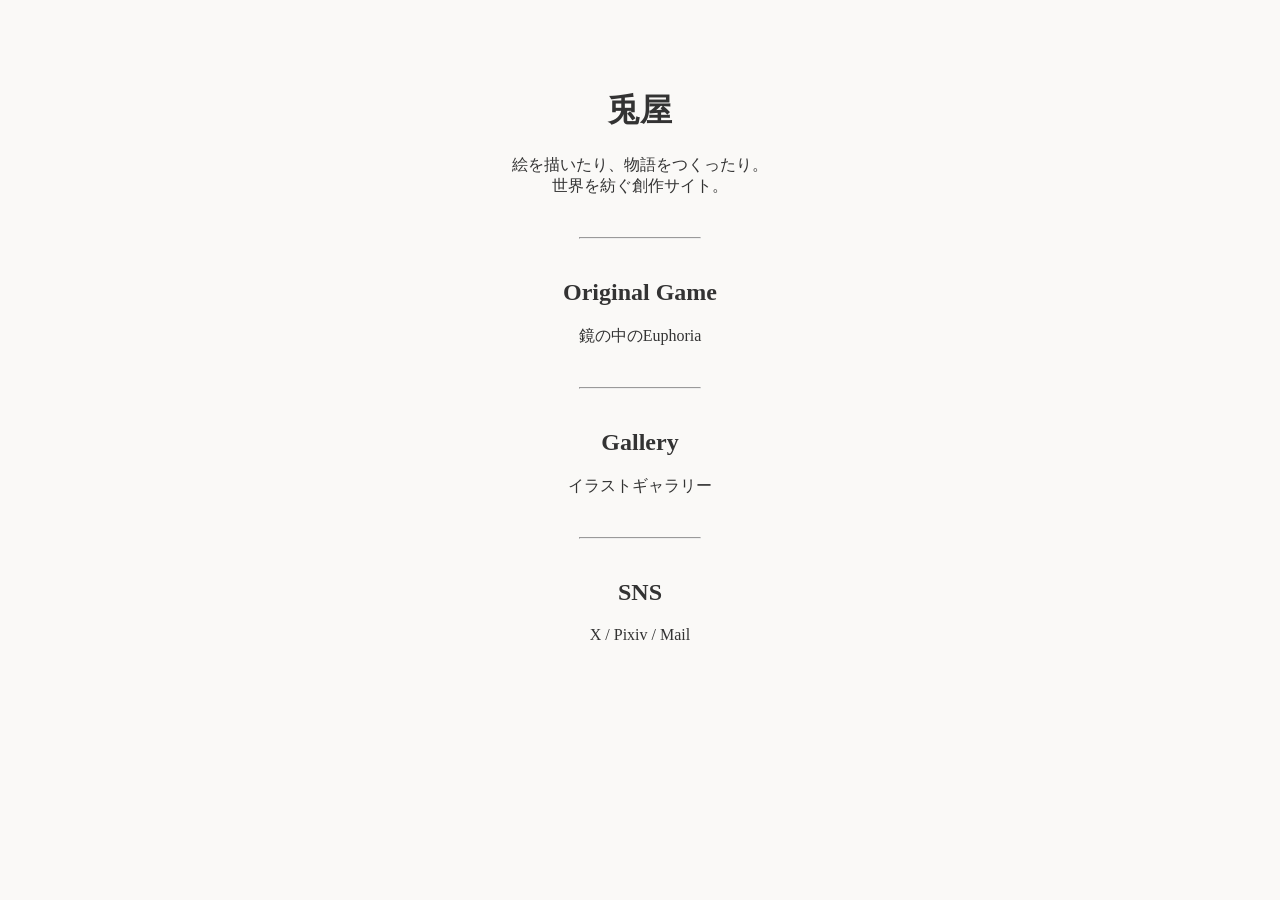
==== index.html @ c9f437c9 "Create index.html" ====
<!DOCTYPE html>
<html lang="ja">
<head>
  <meta charset="UTF-8">
  <meta name="viewport" content="width=device-width, initial-scale=1.0">
  <title>兎屋</title>
</head>

<body style="font-family:serif;text-align:center;padding:60px;background:#faf9f7;color:#333;">

<h1>兎屋</h1>

<p>
絵を描いたり、物語をつくったり。<br>
世界を紡ぐ創作サイト。
</p>

<hr style="width:120px;margin:40px auto;">

<h2>Original Game</h2>

<p>鏡の中のEuphoria</p>

<hr style="width:120px;margin:40px auto;">

<h2>Gallery</h2>

<p>イラストギャラリー</p>

<hr style="width:120px;margin:40px auto;">

<h2>SNS</h2>

<p>X / Pixiv / Mail</p>

</body>
</html>
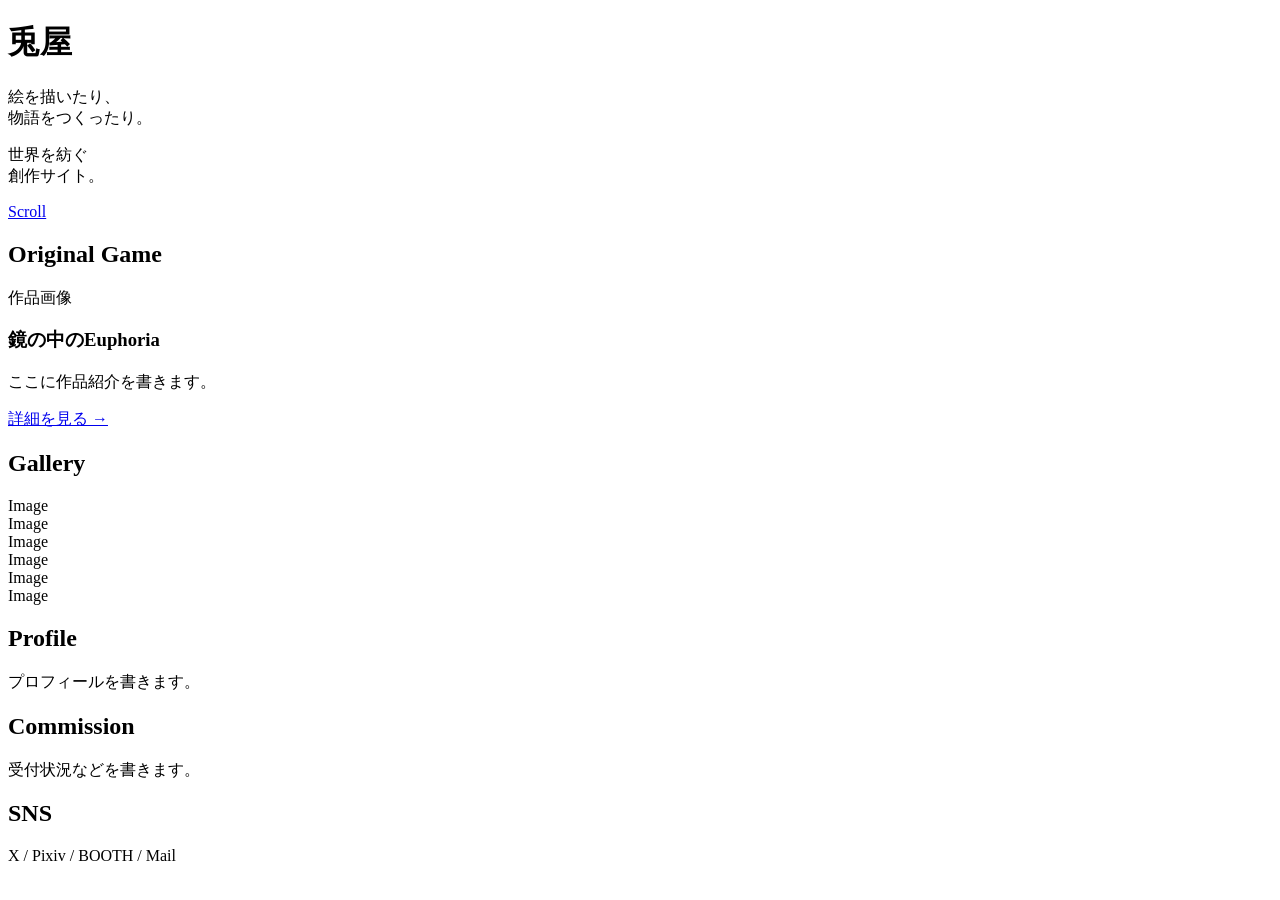
==== commit 877783cf: "Update index.html" ====
--- a/index.html
+++ b/index.html
@@ -1,37 +1,9 @@
-<!DOCTYPE html>
-<html lang="ja">
-<head>
-  <meta charset="UTF-8">
-  <meta name="viewport" content="width=device-width, initial-scale=1.0">
-  <title>兎屋</title>
-</head>
-
-<body style="font-family:serif;text-align:center;padding:60px;background:#faf9f7;color:#333;">
-
-<h1>兎屋</h1>
-
-<p>
-絵を描いたり、物語をつくったり。<br>
-世界を紡ぐ創作サイト。
-</p>
-
-<hr style="width:120px;margin:40px auto;">
-
-<h2>Original Game</h2>
-
-<p>鏡の中のEuphoria</p>
-
-<hr style="width:120px;margin:40px auto;">
-
-<h2>Gallery</h2>
-
-<p>イラストギャラリー</p>
-
-<hr style="width:120px;margin:40px auto;">
-
-<h2>SNS</h2>
-
-<p>X / Pixiv / Mail</p>
-
-</body>
-</html>
+<!doctype html><html lang="ja"><head><meta charset="UTF-8"><meta name="viewport" content="width=device-width,initial-scale=1"><title>兎屋</title><link rel="stylesheet" href="style.css"></head><body>
+<header class="hero"><div><h1>兎屋</h1><p>絵を描いたり、<br>物語をつくったり。</p><p>世界を紡ぐ<br>創作サイト。</p><a href="#works">Scroll</a></div></header>
+<main>
+<section id="works"><h2>Original Game</h2><article class="card"><div class="ph">作品画像</div><h3>鏡の中のEuphoria</h3><p>ここに作品紹介を書きます。</p><a href="#">詳細を見る →</a></article></section>
+<section><h2>Gallery</h2><div class="grid"><div class="thumb">Image</div><div class="thumb">Image</div><div class="thumb">Image</div><div class="thumb">Image</div><div class="thumb">Image</div><div class="thumb">Image</div></div></section>
+<section><h2>Profile</h2><p>プロフィールを書きます。</p></section>
+<section><h2>Commission</h2><p>受付状況などを書きます。</p></section>
+<section><h2>SNS</h2><p>X / Pixiv / BOOTH / Mail</p></section>
+</main><script src="script.js"></script></body></html>
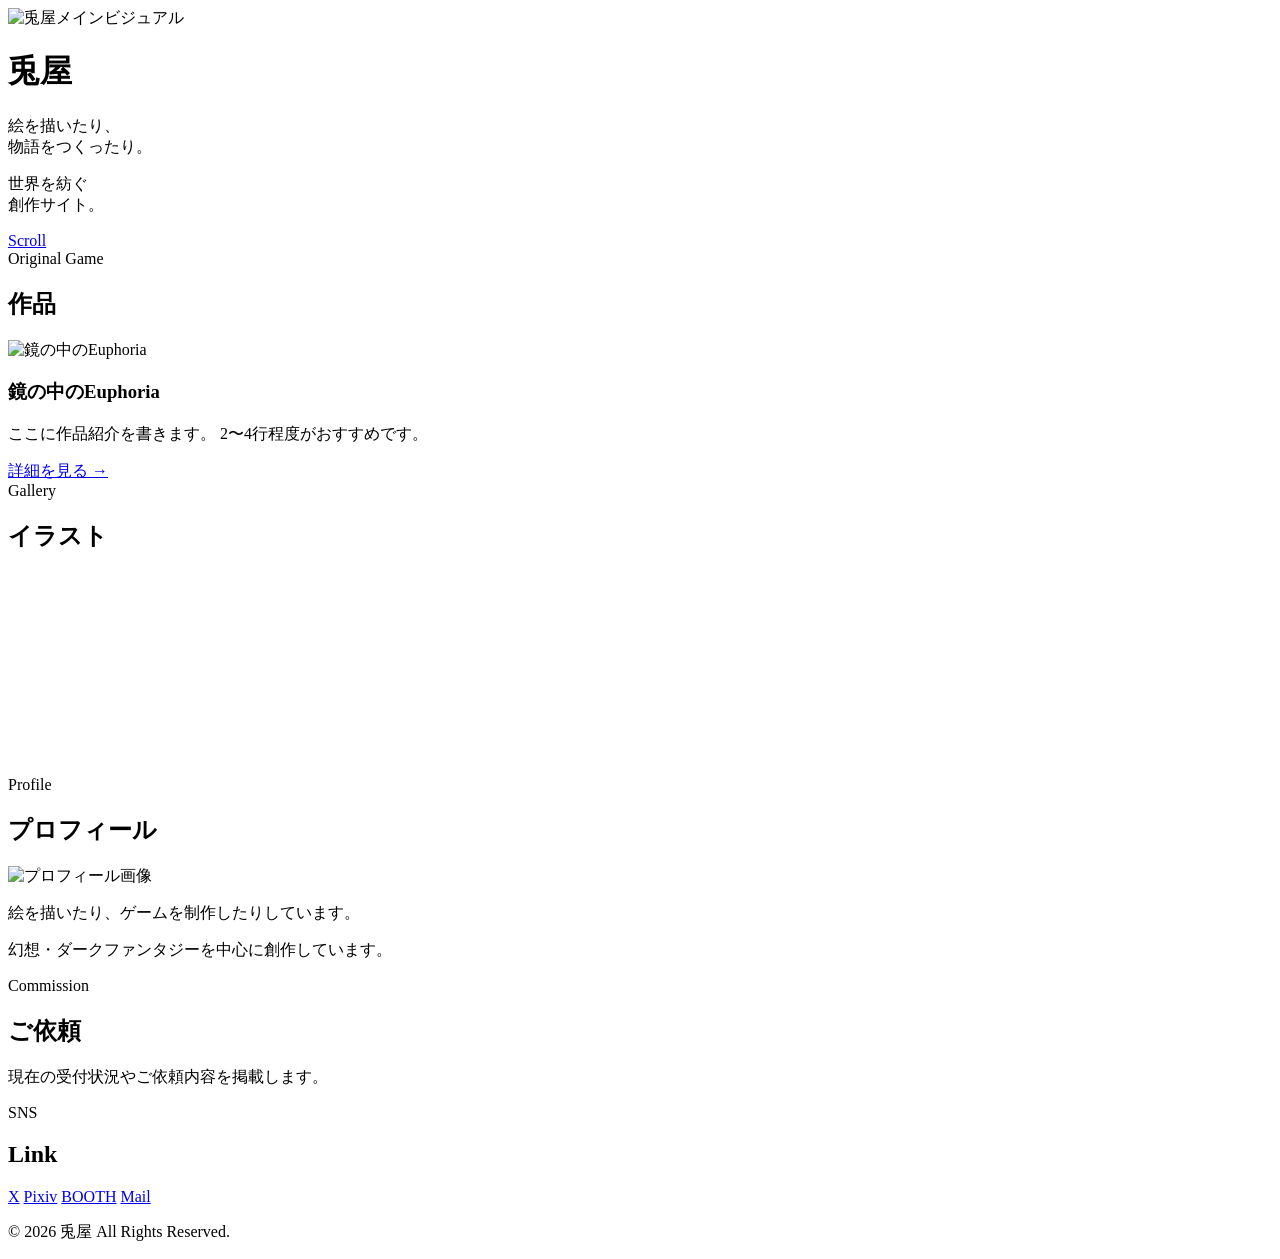
==== commit 02a7184f: "Update index.html" ====
--- a/index.html
+++ b/index.html
@@ -1,9 +1,171 @@
-<!doctype html><html lang="ja"><head><meta charset="UTF-8"><meta name="viewport" content="width=device-width,initial-scale=1"><title>兎屋</title><link rel="stylesheet" href="style.css"></head><body>
-<header class="hero"><div><h1>兎屋</h1><p>絵を描いたり、<br>物語をつくったり。</p><p>世界を紡ぐ<br>創作サイト。</p><a href="#works">Scroll</a></div></header>
+<!DOCTYPE html>
+<html lang="ja">
+<head>
+  <meta charset="UTF-8">
+  <meta name="viewport" content="width=device-width, initial-scale=1.0">
+  <title>兎屋</title>
+
+  <meta name="description" content="絵を描いたり、物語をつくったり。世界を紡ぐ創作サイト『兎屋』">
+  <meta property="og:title" content="兎屋">
+  <meta property="og:description" content="絵を描いたり、物語をつくったり。世界を紡ぐ創作サイト。">
+  <meta property="og:type" content="website">
+
+  <link rel="preconnect" href="https://fonts.googleapis.com">
+  <link rel="preconnect" href="https://fonts.gstatic.com" crossorigin>
+  <link href="https://fonts.googleapis.com/css2?family=Zen+Old+Mincho:wght@400;700&family=Zen+Kaku+Gothic+New:wght@400;500&display=swap" rel="stylesheet">
+
+  <link rel="stylesheet" href="style.css">
+</head>
+
+<body>
+
+<header class="hero">
+
+  <!-- ▼ hero.jpg に差し替え -->
+  <div class="hero-image">
+    <img src="images/hero.jpg" alt="兎屋メインビジュアル">
+  </div>
+
+  <div class="hero-overlay">
+    <h1>兎屋</h1>
+
+    <p class="catch">
+      絵を描いたり、<br>
+      物語をつくったり。
+    </p>
+
+    <p class="sub">
+      世界を紡ぐ<br>
+      創作サイト。
+    </p>
+
+    <a class="scroll" href="#works">
+      Scroll
+    </a>
+  </div>
+
+</header>
+
 <main>
-<section id="works"><h2>Original Game</h2><article class="card"><div class="ph">作品画像</div><h3>鏡の中のEuphoria</h3><p>ここに作品紹介を書きます。</p><a href="#">詳細を見る →</a></article></section>
-<section><h2>Gallery</h2><div class="grid"><div class="thumb">Image</div><div class="thumb">Image</div><div class="thumb">Image</div><div class="thumb">Image</div><div class="thumb">Image</div><div class="thumb">Image</div></div></section>
-<section><h2>Profile</h2><p>プロフィールを書きます。</p></section>
-<section><h2>Commission</h2><p>受付状況などを書きます。</p></section>
-<section><h2>SNS</h2><p>X / Pixiv / BOOTH / Mail</p></section>
-</main><script src="script.js"></script></body></html>
+
+<section id="works" class="section">
+
+  <div class="section-title">
+    <span>Original Game</span>
+    <h2>作品</h2>
+  </div>
+
+  <article class="work-card">
+
+    <div class="work-image">
+      <!-- ▼ game-euphoria.jpg -->
+      <img src="images/works/game-euphoria.jpg"
+           alt="鏡の中のEuphoria">
+    </div>
+
+    <div class="work-body">
+
+      <h3>鏡の中のEuphoria</h3>
+
+      <p>
+        ここに作品紹介を書きます。
+        2〜4行程度がおすすめです。
+      </p>
+
+      <a href="games/euphoria.html" class="button">
+        詳細を見る →
+      </a>
+
+    </div>
+
+  </article>
+
+  <!-- ▼作品追加時は article.work-card を丸ごとコピー -->
+
+</section>
+
+<section id="gallery" class="section">
+
+  <div class="section-title">
+    <span>Gallery</span>
+    <h2>イラスト</h2>
+  </div>
+
+  <div class="gallery-grid">
+
+    <figure>
+      <img src="images/gallery/01.jpg" alt="">
+    </figure>
+
+    <figure>
+      <img src="images/gallery/02.jpg" alt="">
+    </figure>
+
+    <figure>
+      <img src="images/gallery/03.jpg" alt="">
+    </figure>
+
+    <figure>
+      <img src="images/gallery/04.jpg" alt="">
+    </figure>
+
+    <figure>
+      <img src="images/gallery/05.jpg" alt="">
+    </figure>
+
+    <figure>
+      <img src="images/gallery/06.jpg" alt="">
+    </figure>
+
+  </div>
+
+</section>
+
+<section id="profile" class="section">
+  <div class="section-title">
+    <span>Profile</span>
+    <h2>プロフィール</h2>
+  </div>
+
+  <div class="profile-box">
+    <img src="images/profile.jpg" alt="プロフィール画像">
+    <div>
+      <p>絵を描いたり、ゲームを制作したりしています。</p>
+      <p>幻想・ダークファンタジーを中心に創作しています。</p>
+    </div>
+  </div>
+</section>
+
+<section id="commission" class="section">
+  <div class="section-title">
+    <span>Commission</span>
+    <h2>ご依頼</h2>
+  </div>
+
+  <p>現在の受付状況やご依頼内容を掲載します。</p>
+</section>
+
+<section id="sns" class="section">
+  <div class="section-title">
+    <span>SNS</span>
+    <h2>Link</h2>
+  </div>
+
+  <nav class="sns-links">
+    <a href="#">X</a>
+    <a href="#">Pixiv</a>
+    <a href="#">BOOTH</a>
+    <a href="#">Mail</a>
+  </nav>
+</section>
+
+</main>
+
+<footer class="footer">
+  <p>© 2026 兎屋 All Rights Reserved.</p>
+</footer>
+
+<script src="script.js"></script>
+
+</body>
+</html>
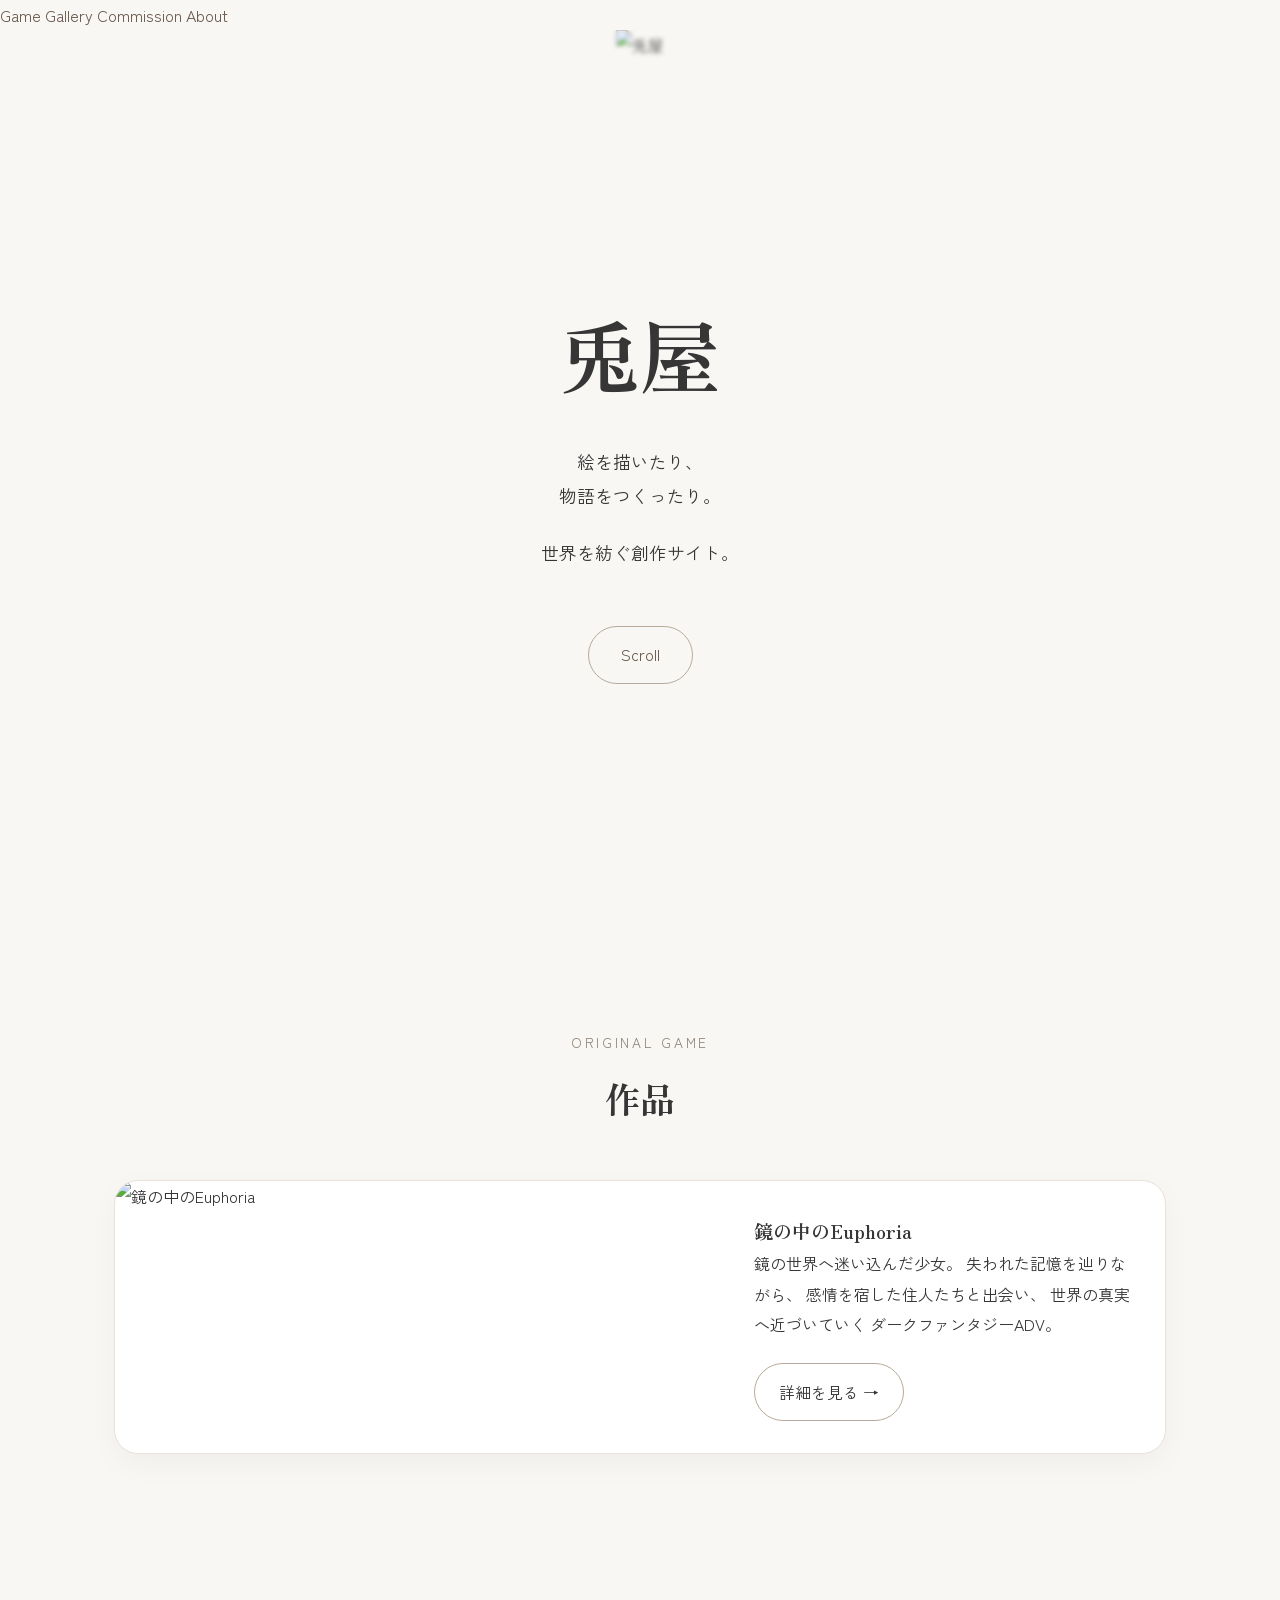
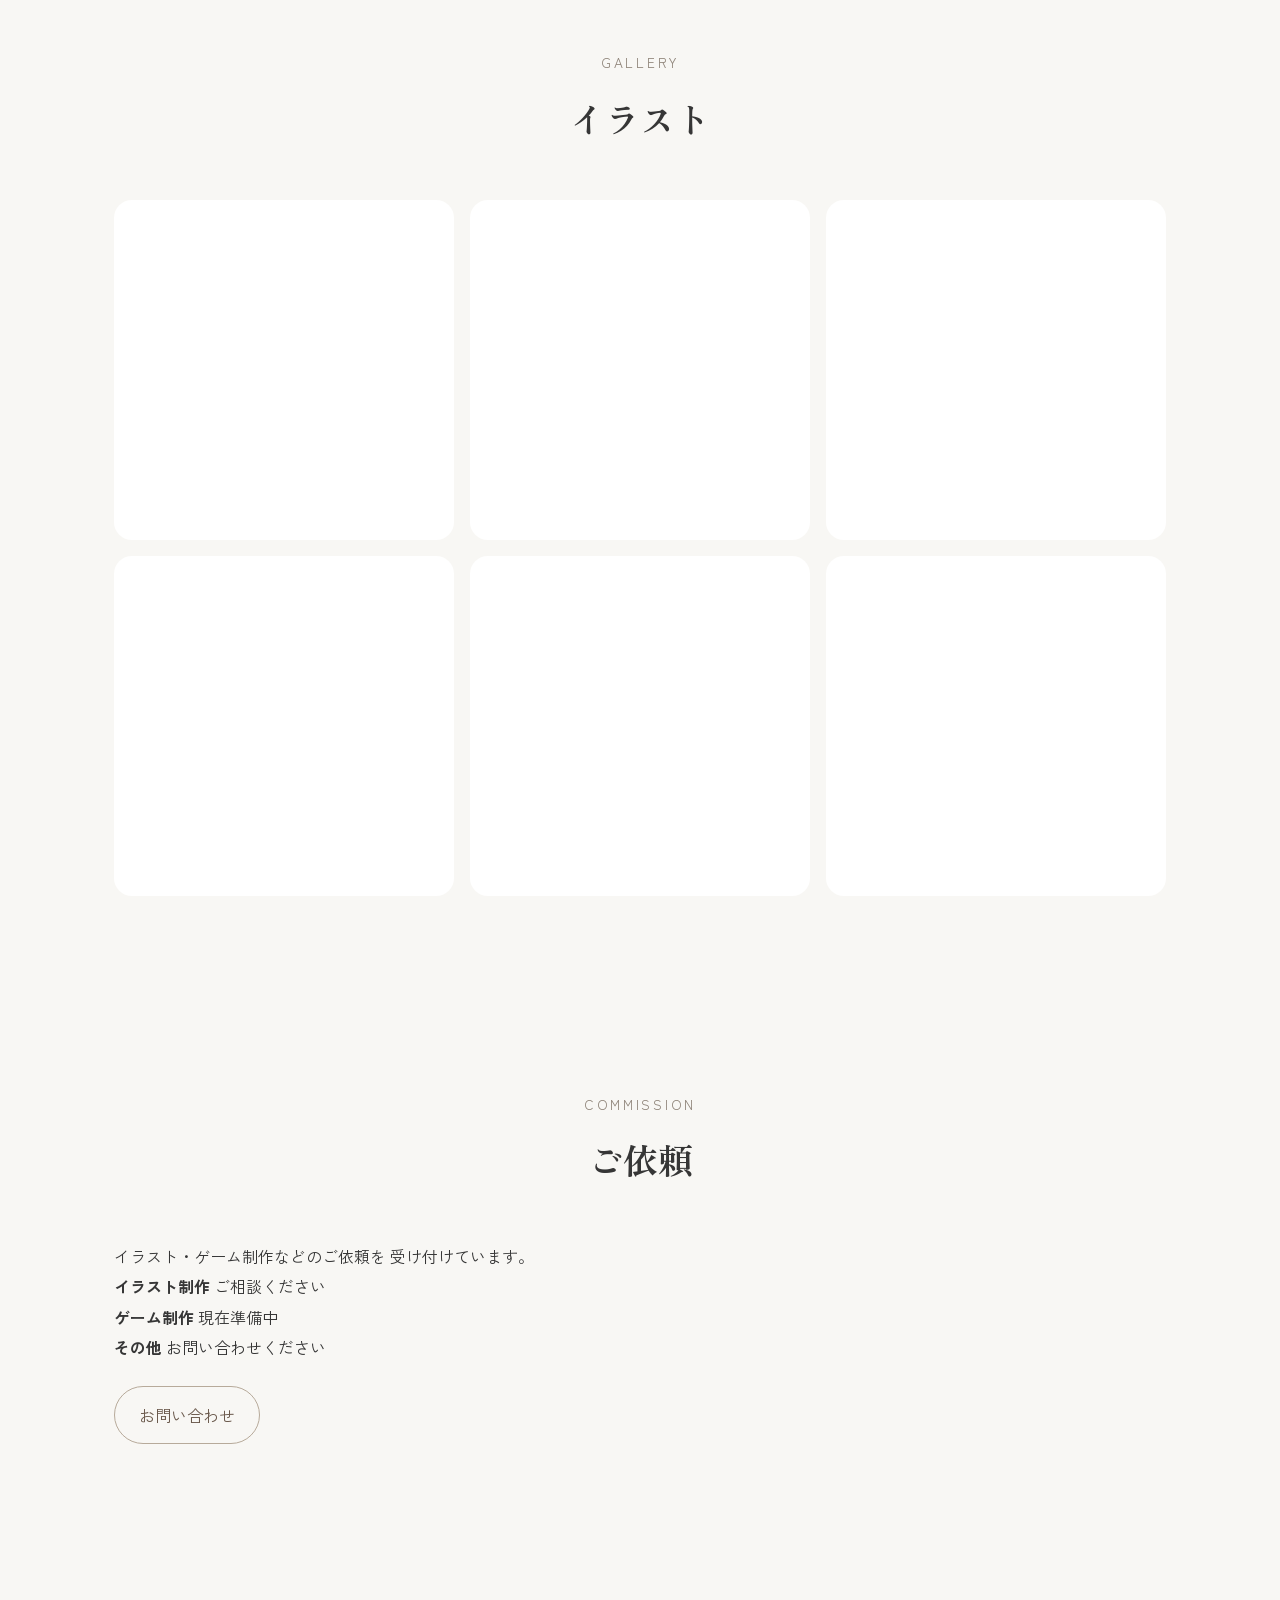
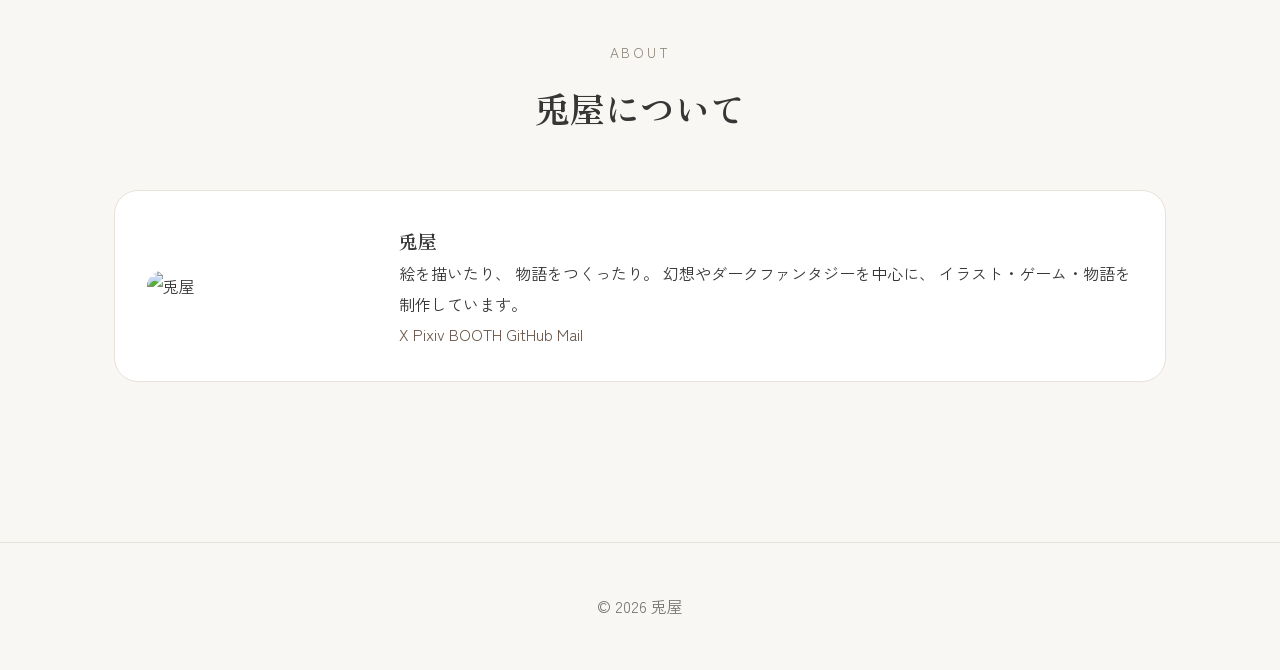
==== commit a32334bd: "Update index.html" ====
--- a/index.html
+++ b/index.html
@@ -1,171 +1,404 @@
+<!-- =====================================================
+     index.html（修正版・前半）
+====================================================== -->
+
 <!DOCTYPE html>
 <html lang="ja">
+
 <head>
-  <meta charset="UTF-8">
-  <meta name="viewport" content="width=device-width, initial-scale=1.0">
-  <title>兎屋</title>
-
-  <meta name="description" content="絵を描いたり、物語をつくったり。世界を紡ぐ創作サイト『兎屋』">
-  <meta property="og:title" content="兎屋">
-  <meta property="og:description" content="絵を描いたり、物語をつくったり。世界を紡ぐ創作サイト。">
-  <meta property="og:type" content="website">
-
-  <link rel="preconnect" href="https://fonts.googleapis.com">
-  <link rel="preconnect" href="https://fonts.gstatic.com" crossorigin>
-  <link href="https://fonts.googleapis.com/css2?family=Zen+Old+Mincho:wght@400;700&family=Zen+Kaku+Gothic+New:wght@400;500&display=swap" rel="stylesheet">
-
-  <link rel="stylesheet" href="style.css">
+
+<meta charset="UTF-8">
+
+<meta name="viewport"
+content="width=device-width, initial-scale=1.0">
+
+<title>兎屋</title>
+
+<meta
+name="description"
+content="絵を描いたり、物語をつくったり。世界を紡ぐ創作サイト。">
+
+<link rel="preconnect"
+href="https://fonts.googleapis.com">
+
+<link rel="preconnect"
+href="https://fonts.gstatic.com"
+crossorigin>
+
+<link href="https://fonts.googleapis.com/css2?family=Zen+Old+Mincho:wght@400;700&family=Zen+Kaku+Gothic+New:wght@400;500&display=swap"
+rel="stylesheet">
+
+<link rel="stylesheet"
+href="style.css">
+
 </head>
 
 <body>
 
-<header class="hero">
-
-  <!-- ▼ hero.jpg に差し替え -->
-  <div class="hero-image">
-    <img src="images/hero.jpg" alt="兎屋メインビジュアル">
-  </div>
-
-  <div class="hero-overlay">
-    <h1>兎屋</h1>
-
-    <p class="catch">
-      絵を描いたり、<br>
-      物語をつくったり。
-    </p>
-
-    <p class="sub">
-      世界を紡ぐ<br>
-      創作サイト。
-    </p>
-
-    <a class="scroll" href="#works">
-      Scroll
-    </a>
-  </div>
+<header class="site-header">
+
+<nav class="global-nav">
+
+<a href="#works">
+Game
+</a>
+
+<a href="#gallery">
+Gallery
+</a>
+
+<a href="#commission">
+Commission
+</a>
+
+<a href="#about">
+About
+</a>
+
+</nav>
 
 </header>
 
+<section class="hero">
+
+<div class="hero-image">
+
+<img
+src="images/hero.jpg"
+alt="兎屋">
+
+</div>
+
+<div class="hero-overlay">
+
+<h1>
+
+兎屋
+
+</h1>
+
+<p class="catch">
+
+絵を描いたり、<br>
+物語をつくったり。
+
+</p>
+
+<p class="sub">
+
+世界を紡ぐ創作サイト。
+
+</p>
+
+<a
+href="#works"
+class="scroll">
+
+Scroll
+
+</a>
+
+</div>
+
+</section>
+
 <main>
 
-<section id="works" class="section">
-
-  <div class="section-title">
-    <span>Original Game</span>
-    <h2>作品</h2>
-  </div>
-
-  <article class="work-card">
-
-    <div class="work-image">
-      <!-- ▼ game-euphoria.jpg -->
-      <img src="images/works/game-euphoria.jpg"
-           alt="鏡の中のEuphoria">
-    </div>
-
-    <div class="work-body">
-
-      <h3>鏡の中のEuphoria</h3>
-
-      <p>
-        ここに作品紹介を書きます。
-        2〜4行程度がおすすめです。
-      </p>
-
-      <a href="games/euphoria.html" class="button">
-        詳細を見る →
-      </a>
-
-    </div>
-
-  </article>
-
-  <!-- ▼作品追加時は article.work-card を丸ごとコピー -->
+<section
+id="works"
+class="section">
+
+<div class="section-title">
+
+<span>
+
+Original Game
+
+</span>
+
+<h2>
+
+作品
+
+</h2>
+
+</div>
+
+<a
+href="games/euphoria.html"
+class="work-link">
+
+<article class="work-card">
+
+<div class="work-image">
+
+<img
+src="images/works/game-euphoria.jpg"
+alt="鏡の中のEuphoria">
+
+</div>
+
+<div class="work-body">
+
+<h3>
+
+鏡の中のEuphoria
+
+</h3>
+
+<p>
+
+鏡の世界へ迷い込んだ少女。
+
+失われた記憶を辿りながら、
+感情を宿した住人たちと出会い、
+世界の真実へ近づいていく
+ダークファンタジーADV。
+
+</p>
+
+<span class="button">
+
+詳細を見る →
+
+</span>
+
+</div>
+
+</article>
+
+</a>
 
 </section>
 
-<section id="gallery" class="section">
-
-  <div class="section-title">
-    <span>Gallery</span>
-    <h2>イラスト</h2>
-  </div>
-
-  <div class="gallery-grid">
-
-    <figure>
-      <img src="images/gallery/01.jpg" alt="">
-    </figure>
-
-    <figure>
-      <img src="images/gallery/02.jpg" alt="">
-    </figure>
-
-    <figure>
-      <img src="images/gallery/03.jpg" alt="">
-    </figure>
-
-    <figure>
-      <img src="images/gallery/04.jpg" alt="">
-    </figure>
-
-    <figure>
-      <img src="images/gallery/05.jpg" alt="">
-    </figure>
-
-    <figure>
-      <img src="images/gallery/06.jpg" alt="">
-    </figure>
-
-  </div>
+<section
+id="gallery"
+class="section">
+
+<div class="section-title">
+
+<span>
+
+Gallery
+
+</span>
+
+<h2>
+
+イラスト
+
+</h2>
+
+</div>
+
+<div class="gallery-grid">
+
+<figure>
+<img src="images/gallery/01.jpg" alt="">
+</figure>
+
+<figure>
+<img src="images/gallery/02.jpg" alt="">
+</figure>
+
+<figure>
+<img src="images/gallery/03.jpg" alt="">
+</figure>
+
+<figure>
+<img src="images/gallery/04.jpg" alt="">
+</figure>
+
+<figure>
+<img src="images/gallery/05.jpg" alt="">
+</figure>
+
+<figure>
+<img src="images/gallery/06.jpg" alt="">
+</figure>
+
+</div>
 
 </section>
 
-<section id="profile" class="section">
-  <div class="section-title">
-    <span>Profile</span>
-    <h2>プロフィール</h2>
-  </div>
-
-  <div class="profile-box">
-    <img src="images/profile.jpg" alt="プロフィール画像">
-    <div>
-      <p>絵を描いたり、ゲームを制作したりしています。</p>
-      <p>幻想・ダークファンタジーを中心に創作しています。</p>
-    </div>
-  </div>
+
+<section
+id="commission"
+class="section">
+
+<div class="section-title">
+
+<span>
+
+Commission
+
+</span>
+
+<h2>
+
+ご依頼
+
+</h2>
+
+</div>
+
+<div class="commission">
+
+<p>
+
+イラスト・ゲーム制作などのご依頼を
+受け付けています。
+
+</p>
+
+<div class="commission-list">
+
+<div class="commission-item">
+
+<strong>
+
+イラスト制作
+
+</strong>
+
+<span>
+
+ご相談ください
+
+</span>
+
+</div>
+
+<div class="commission-item">
+
+<strong>
+
+ゲーム制作
+
+</strong>
+
+<span>
+
+現在準備中
+
+</span>
+
+</div>
+
+<div class="commission-item">
+
+<strong>
+
+その他
+
+</strong>
+
+<span>
+
+お問い合わせください
+
+</span>
+
+</div>
+
+</div>
+
+<a
+href="mailto:yourmail@example.com"
+class="button">
+
+お問い合わせ
+
+</a>
+
+</div>
+
 </section>
 
-<section id="commission" class="section">
-  <div class="section-title">
-    <span>Commission</span>
-    <h2>ご依頼</h2>
-  </div>
-
-  <p>現在の受付状況やご依頼内容を掲載します。</p>
+<section
+id="about"
+class="section">
+
+<div class="section-title">
+
+<span>
+
+About
+
+</span>
+
+<h2>
+
+兎屋について
+
+</h2>
+
+</div>
+
+<div class="profile-box">
+
+<div class="profile-image">
+
+<img
+src="images/profile.jpg"
+alt="兎屋">
+
+</div>
+
+<div class="profile-text">
+
+<h3>
+
+兎屋
+
+</h3>
+
+<p>
+
+絵を描いたり、
+物語をつくったり。
+
+幻想やダークファンタジーを中心に、
+イラスト・ゲーム・物語を制作しています。
+
+</p>
+
+<div class="links">
+
+<a href="#">X</a>
+
+<a href="#">Pixiv</a>
+
+<a href="#">BOOTH</a>
+
+<a href="#">GitHub</a>
+
+<a href="mailto:yourmail@example.com">
+Mail
+</a>
+
+</div>
+
+</div>
+
+</div>
+
 </section>
 
-<section id="sns" class="section">
-  <div class="section-title">
-    <span>SNS</span>
-    <h2>Link</h2>
-  </div>
-
-  <nav class="sns-links">
-    <a href="#">X</a>
-    <a href="#">Pixiv</a>
-    <a href="#">BOOTH</a>
-    <a href="#">Mail</a>
-  </nav>
-</section>
-
 </main>
 
 <footer class="footer">
-  <p>© 2026 兎屋 All Rights Reserved.</p>
+
+<p>
+
+© 2026 兎屋
+
+</p>
+
 </footer>
 
 <script src="script.js"></script>
 
 </body>
+
 </html>
--- a/style.css
+++ b/style.css
@@ -0,0 +1,178 @@
+*{margin:0;padding:0;box-sizing:border-box}
+html{scroll-behavior:smooth}
+body{
+ background:#f8f7f4;
+ color:#363636;
+ font-family:"Zen Kaku Gothic New",sans-serif;
+ line-height:1.9;
+}
+img{display:block;max-width:100%}
+a{text-decoration:none;color:#6b5a4d}
+
+.hero{position:relative;min-height:100svh;display:flex;align-items:center;justify-content:center;overflow:hidden}
+.hero-image img{width:100%;height:100svh;object-fit:cover}
+.hero-overlay{
+ position:absolute;inset:0;
+ display:flex;flex-direction:column;
+ align-items:center;justify-content:center;
+ text-align:center;
+ background:rgba(248,247,244,.18);
+ backdrop-filter:blur(2px);
+ padding:2rem;
+}
+h1,h2,h3{font-family:"Zen Old Mincho",serif;font-weight:700}
+h1{font-size:clamp(3rem,8vw,5rem);margin-bottom:1rem}
+.catch,.sub{font-size:1.1rem}
+.sub{margin:1.5rem 0}
+.scroll{
+ display:inline-block;
+ margin-top:2rem;
+ border:1px solid #b7aa9a;
+ padding:.8rem 2rem;
+ border-radius:999px;
+ transition:.3s;
+}
+.scroll:hover,.button:hover{
+ background:#6b5a4d;color:#fff
+}
+
+.section{max-width:1100px;margin:0 auto;padding:6rem 1.5rem}
+.section-title{text-align:center;margin-bottom:3rem}
+.section-title span{
+letter-spacing:.2em;
+font-size:.85rem;
+color:#8c8176;
+text-transform:uppercase
+}
+.section-title h2{font-size:2.2rem;margin-top:.5rem}
+
+.work-card{
+display:grid;
+grid-template-columns:1.3fr 1fr;
+gap:2rem;
+background:#fff;
+border:1px solid #e8e2d9;
+border-radius:24px;
+overflow:hidden;
+box-shadow:0 10px 30px rgba(0,0,0,.04)
+}
+.work-image img{height:100%;object-fit:cover}
+.work-body{padding:2rem;display:flex;flex-direction:column;justify-content:center}
+.button{
+display:inline-block;
+margin-top:1.5rem;
+padding:.8rem 1.5rem;
+border:1px solid #b7aa9a;
+border-radius:999px;
+width:max-content;
+transition:.3s
+}
+
+.gallery-grid{
+display:grid;
+grid-template-columns:repeat(3,1fr);
+gap:1rem
+}
+.gallery-grid figure{
+overflow:hidden;
+border-radius:18px;
+background:#fff
+}
+.gallery-grid img{
+aspect-ratio:1;
+object-fit:cover;
+transition:transform .4s
+}
+.gallery-grid img:hover{transform:scale(1.05)}
+
+.profile-box{
+display:grid;
+grid-template-columns:220px 1fr;
+gap:2rem;
+align-items:center;
+background:#fff;
+padding:2rem;
+border-radius:24px;
+border:1px solid #e8e2d9
+}
+.profile-box img{border-radius:16px}
+
+.sns-links{
+display:flex;
+justify-content:center;
+gap:1rem;
+flex-wrap:wrap
+}
+.sns-links a{
+padding:.8rem 1.4rem;
+border:1px solid #d8d0c7;
+border-radius:999px
+}
+
+.footer{
+padding:3rem 1rem;
+text-align:center;
+color:#777;
+border-top:1px solid #e5e0d9;
+margin-top:4rem
+}
+
+@media (max-width:768px){
+.work-card,.profile-box{grid-template-columns:1fr}
+.gallery-grid{grid-template-columns:repeat(2,1fr)}
+.section{padding:4rem 1.2rem}
+h1{font-size:3rem}
+}
+
+.fade-up{
+  opacity:0;
+  transform:translateY(30px);
+  transition:opacity .8s ease,transform .8s ease;
+}
+
+.fade-up.is-visible{
+  opacity:1;
+  transform:none;
+}
+
+.lightbox{
+  position:fixed;
+  inset:0;
+  background:rgba(0,0,0,.85);
+  display:flex;
+  align-items:center;
+  justify-content:center;
+  opacity:0;
+  pointer-events:none;
+  transition:.3s;
+  z-index:9999;
+}
+
+.lightbox.open{
+  opacity:1;
+  pointer-events:auto;
+}
+
+.lightbox img{
+  max-width:90vw;
+  max-height:90vh;
+  border-radius:16px;
+  box-shadow:0 20px 60px rgba(0,0,0,.35);
+  background:#fff;
+}
+
+
+.work-link{
+  display:block;
+  color:inherit;
+  text-decoration:none;
+}
+
+.work-link .work-card{
+  transition:.25s ease;
+}
+
+.work-link:hover .work-card{
+  transform:translateY(-6px);
+  box-shadow:0 18px 40px rgba(0,0,0,.12);
+}
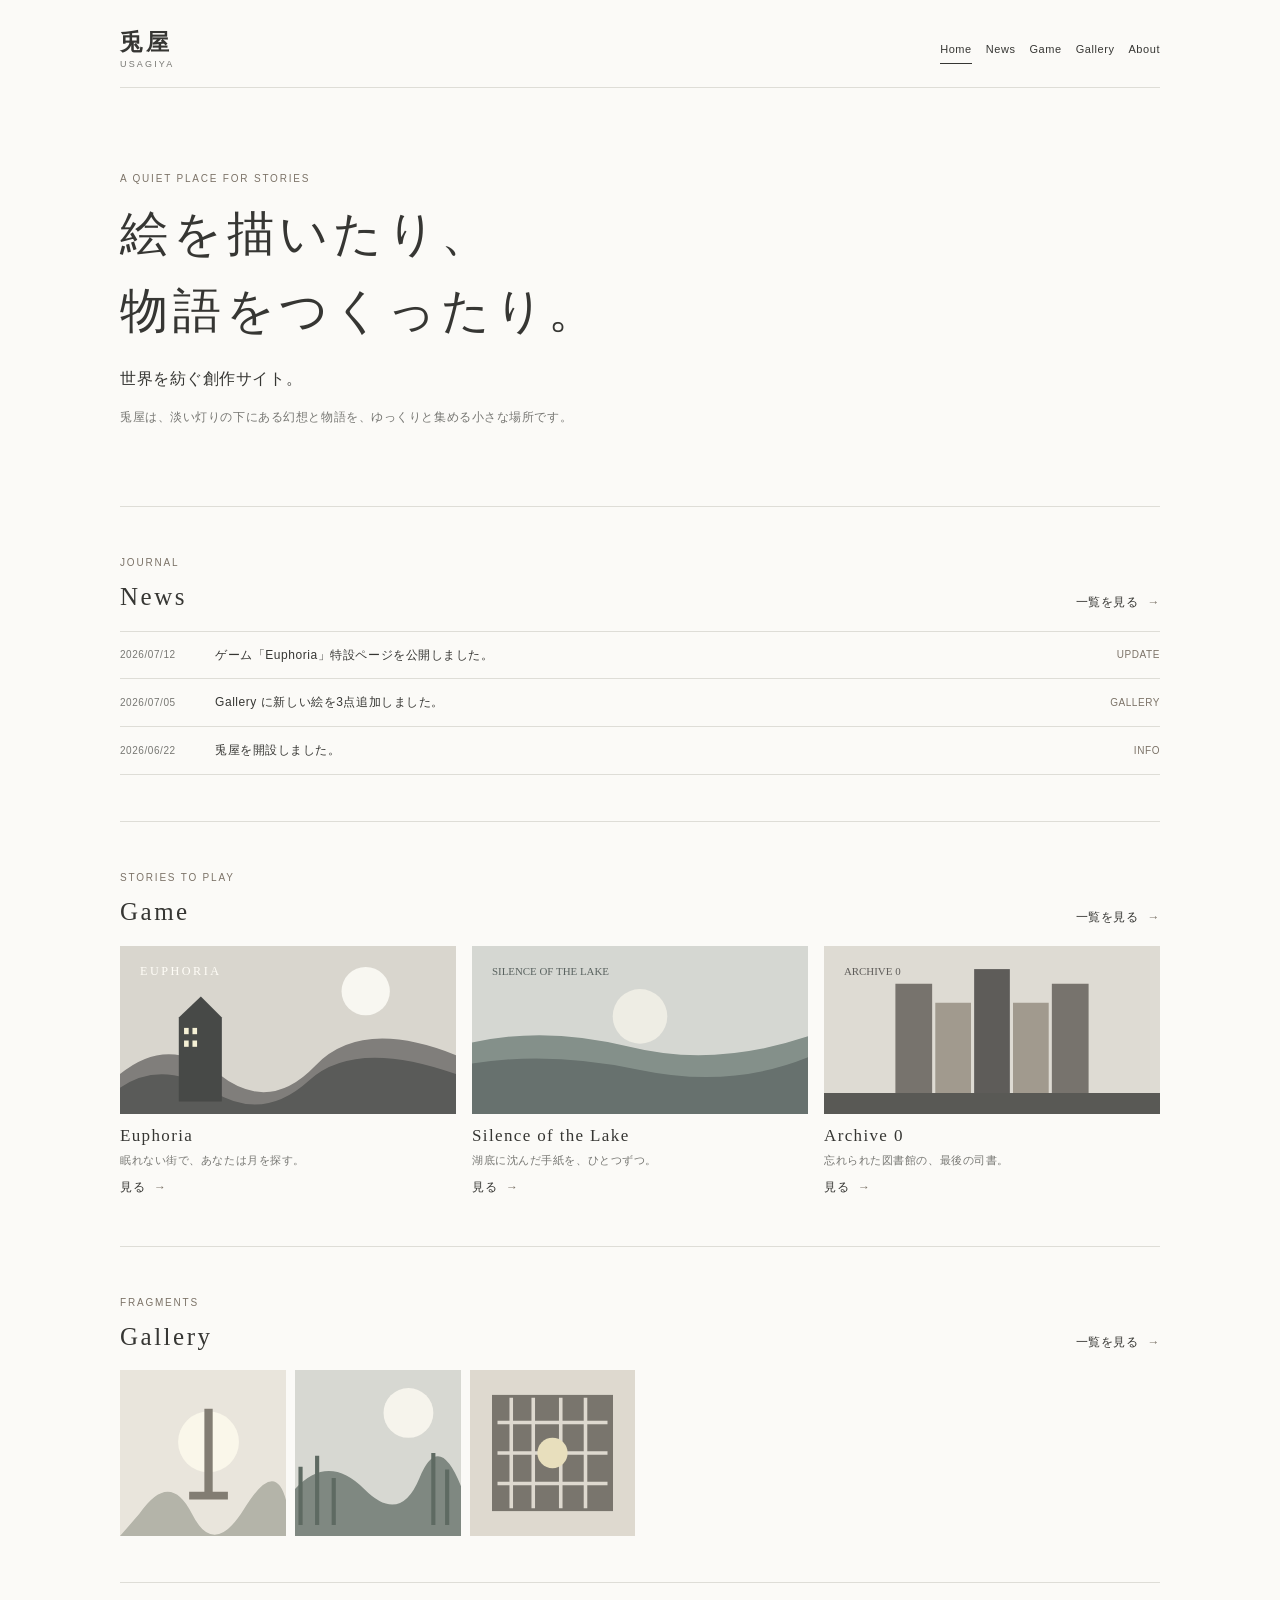
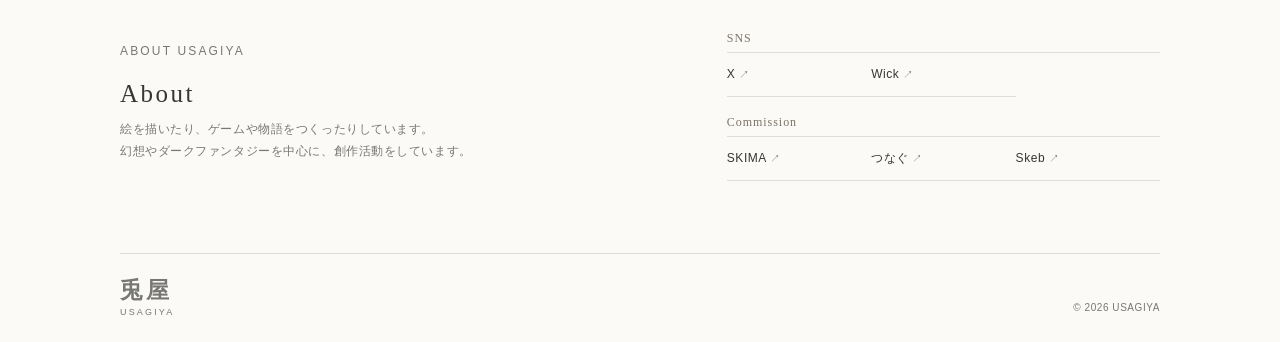
==== commit c50a14d1: "Add files via upload" ====
--- a/index.html
+++ b/index.html
@@ -1,404 +1,26 @@
-<!-- =====================================================
-     index.html（修正版・前半）
-====================================================== -->
-
-<!DOCTYPE html>
+<!doctype html>
 <html lang="ja">
-
 <head>
-
-<meta charset="UTF-8">
-
-<meta name="viewport"
-content="width=device-width, initial-scale=1.0">
-
-<title>兎屋</title>
-
-<meta
-name="description"
-content="絵を描いたり、物語をつくったり。世界を紡ぐ創作サイト。">
-
-<link rel="preconnect"
-href="https://fonts.googleapis.com">
-
-<link rel="preconnect"
-href="https://fonts.gstatic.com"
-crossorigin>
-
-<link href="https://fonts.googleapis.com/css2?family=Zen+Old+Mincho:wght@400;700&family=Zen+Kaku+Gothic+New:wght@400;500&display=swap"
-rel="stylesheet">
-
-<link rel="stylesheet"
-href="style.css">
-
+  <meta charset="utf-8">
+  <meta name="viewport" content="width=device-width, initial-scale=1">
+  <meta name="description" content="兎屋は、絵と物語で静かな幻想世界を紡ぐ個人創作サイトです。">
+  <meta property="og:title" content="兎屋 | 創作サイト">
+  <meta property="og:description" content="絵を描いたり、物語をつくったり。世界を紡ぐ創作サイト。">
+  <meta property="og:type" content="website">
+  <meta property="og:image" content="images/ogp.svg">
+  <title>兎屋 | 創作サイト</title>
+  <link rel="icon" href="favicon.ico">
+  <link rel="stylesheet" href="style.css">
 </head>
-
 <body>
-
-<header class="site-header">
-
-<nav class="global-nav">
-
-<a href="#works">
-Game
-</a>
-
-<a href="#gallery">
-Gallery
-</a>
-
-<a href="#commission">
-Commission
-</a>
-
-<a href="#about">
-About
-</a>
-
-</nav>
-
-</header>
-
-<section class="hero">
-
-<div class="hero-image">
-
-<img
-src="images/hero.jpg"
-alt="兎屋">
-
-</div>
-
-<div class="hero-overlay">
-
-<h1>
-
-兎屋
-
-</h1>
-
-<p class="catch">
-
-絵を描いたり、<br>
-物語をつくったり。
-
-</p>
-
-<p class="sub">
-
-世界を紡ぐ創作サイト。
-
-</p>
-
-<a
-href="#works"
-class="scroll">
-
-Scroll
-
-</a>
-
-</div>
-
-</section>
-
-<main>
-
-<section
-id="works"
-class="section">
-
-<div class="section-title">
-
-<span>
-
-Original Game
-
-</span>
-
-<h2>
-
-作品
-
-</h2>
-
-</div>
-
-<a
-href="games/euphoria.html"
-class="work-link">
-
-<article class="work-card">
-
-<div class="work-image">
-
-<img
-src="images/works/game-euphoria.jpg"
-alt="鏡の中のEuphoria">
-
-</div>
-
-<div class="work-body">
-
-<h3>
-
-鏡の中のEuphoria
-
-</h3>
-
-<p>
-
-鏡の世界へ迷い込んだ少女。
-
-失われた記憶を辿りながら、
-感情を宿した住人たちと出会い、
-世界の真実へ近づいていく
-ダークファンタジーADV。
-
-</p>
-
-<span class="button">
-
-詳細を見る →
-
-</span>
-
-</div>
-
-</article>
-
-</a>
-
-</section>
-
-<section
-id="gallery"
-class="section">
-
-<div class="section-title">
-
-<span>
-
-Gallery
-
-</span>
-
-<h2>
-
-イラスト
-
-</h2>
-
-</div>
-
-<div class="gallery-grid">
-
-<figure>
-<img src="images/gallery/01.jpg" alt="">
-</figure>
-
-<figure>
-<img src="images/gallery/02.jpg" alt="">
-</figure>
-
-<figure>
-<img src="images/gallery/03.jpg" alt="">
-</figure>
-
-<figure>
-<img src="images/gallery/04.jpg" alt="">
-</figure>
-
-<figure>
-<img src="images/gallery/05.jpg" alt="">
-</figure>
-
-<figure>
-<img src="images/gallery/06.jpg" alt="">
-</figure>
-
-</div>
-
-</section>
-
-
-<section
-id="commission"
-class="section">
-
-<div class="section-title">
-
-<span>
-
-Commission
-
-</span>
-
-<h2>
-
-ご依頼
-
-</h2>
-
-</div>
-
-<div class="commission">
-
-<p>
-
-イラスト・ゲーム制作などのご依頼を
-受け付けています。
-
-</p>
-
-<div class="commission-list">
-
-<div class="commission-item">
-
-<strong>
-
-イラスト制作
-
-</strong>
-
-<span>
-
-ご相談ください
-
-</span>
-
-</div>
-
-<div class="commission-item">
-
-<strong>
-
-ゲーム制作
-
-</strong>
-
-<span>
-
-現在準備中
-
-</span>
-
-</div>
-
-<div class="commission-item">
-
-<strong>
-
-その他
-
-</strong>
-
-<span>
-
-お問い合わせください
-
-</span>
-
-</div>
-
-</div>
-
-<a
-href="mailto:yourmail@example.com"
-class="button">
-
-お問い合わせ
-
-</a>
-
-</div>
-
-</section>
-
-<section
-id="about"
-class="section">
-
-<div class="section-title">
-
-<span>
-
-About
-
-</span>
-
-<h2>
-
-兎屋について
-
-</h2>
-
-</div>
-
-<div class="profile-box">
-
-<div class="profile-image">
-
-<img
-src="images/profile.jpg"
-alt="兎屋">
-
-</div>
-
-<div class="profile-text">
-
-<h3>
-
-兎屋
-
-</h3>
-
-<p>
-
-絵を描いたり、
-物語をつくったり。
-
-幻想やダークファンタジーを中心に、
-イラスト・ゲーム・物語を制作しています。
-
-</p>
-
-<div class="links">
-
-<a href="#">X</a>
-
-<a href="#">Pixiv</a>
-
-<a href="#">BOOTH</a>
-
-<a href="#">GitHub</a>
-
-<a href="mailto:yourmail@example.com">
-Mail
-</a>
-
-</div>
-
-</div>
-
-</div>
-
-</section>
-
-</main>
-
-<footer class="footer">
-
-<p>
-
-© 2026 兎屋
-
-</p>
-
-</footer>
-
-<script src="script.js"></script>
-
-</body>
-
-</html>
+  <header class="site-header"><a class="brand" href="index.html" aria-label="兎屋 ホーム">兎屋<span>USAGIYA</span></a><nav aria-label="メインメニュー"><a aria-current="page" href="index.html">Home</a><a href="news/index.html">News</a><a href="games/index.html">Game</a><a href="gallery/index.html">Gallery</a><a href="#about">About</a></nav></header>
+  <main>
+    <section class="intro wrap" aria-labelledby="intro-title"><p class="eyebrow">A QUIET PLACE FOR STORIES</p><h1 id="intro-title">絵を描いたり、<br>物語をつくったり。</h1><p class="lead">世界を紡ぐ創作サイト。</p><p>兎屋は、淡い灯りの下にある幻想と物語を、ゆっくりと集める小さな場所です。</p></section>
+    <section class="section wrap" aria-labelledby="news-title"><div class="section-heading"><div><p class="eyebrow">JOURNAL</p><h2 id="news-title">News</h2></div><a class="text-link" href="news/index.html">一覧を見る <span>→</span></a></div><div id="home-news" class="news-list" aria-live="polite"></div></section>
+    <section class="section wrap" aria-labelledby="games-title"><div class="section-heading"><div><p class="eyebrow">STORIES TO PLAY</p><h2 id="games-title">Game</h2></div><a class="text-link" href="games/index.html">一覧を見る <span>→</span></a></div><div id="home-games" class="game-cards"></div></section>
+    <section class="section wrap" aria-labelledby="gallery-title"><div class="section-heading"><div><p class="eyebrow">FRAGMENTS</p><h2 id="gallery-title">Gallery</h2></div><a class="text-link" href="gallery/index.html">一覧を見る <span>→</span></a></div><div id="home-gallery" class="gallery-grid compact"></div></section>
+    <section class="section wrap split about" id="about" aria-labelledby="about-title"><div><p class="eyebrow">ABOUT USAGIYA</p><h2 id="about-title">About</h2><p>絵を描いたり、ゲームや物語をつくったりしています。<br>幻想やダークファンタジーを中心に、創作活動をしています。</p></div><div class="about-links"><div><h3>SNS</h3><div class="socials" aria-label="SNSリンク"><a href="https://x.com/ner_ill" target="_blank" rel="noopener noreferrer">X</a><!-- Wickの共有URL。期限切れや転送先変更があればプロフィールの固定URLへ差し替える --><a href="https://wick-share.com/sns/share/Y0qAHdhd?v=1784092607841" target="_blank" rel="noopener noreferrer">Wick</a></div></div><div><h3>Commission</h3><div class="socials" aria-label="Commissionリンク"><a href="https://skima.jp/profile?id=496543&amp;sh=1RnNbat" target="_blank" rel="noopener noreferrer">SKIMA</a><a href="https://tsunagu.cloud/users/ner_ill" target="_blank" rel="noopener noreferrer">つなぐ</a><a href="https://skeb.jp/@ner_ill" target="_blank" rel="noopener noreferrer">Skeb</a></div></div></div></section>
+  </main>
+  <footer class="site-footer"><a class="brand" href="index.html">兎屋<span>USAGIYA</span></a><small>© <span id="year"></span> USAGIYA</small></footer>
+  <script src="data/news.js"></script><script src="data/games.js"></script><script src="data/gallery.js"></script><script src="script.js"></script>
+</body></html>
--- a/style.css
+++ b/style.css
@@ -1,178 +1,14 @@
-*{margin:0;padding:0;box-sizing:border-box}
-html{scroll-behavior:smooth}
-body{
- background:#f8f7f4;
- color:#363636;
- font-family:"Zen Kaku Gothic New",sans-serif;
- line-height:1.9;
-}
-img{display:block;max-width:100%}
-a{text-decoration:none;color:#6b5a4d}
-
-.hero{position:relative;min-height:100svh;display:flex;align-items:center;justify-content:center;overflow:hidden}
-.hero-image img{width:100%;height:100svh;object-fit:cover}
-.hero-overlay{
- position:absolute;inset:0;
- display:flex;flex-direction:column;
- align-items:center;justify-content:center;
- text-align:center;
- background:rgba(248,247,244,.18);
- backdrop-filter:blur(2px);
- padding:2rem;
-}
-h1,h2,h3{font-family:"Zen Old Mincho",serif;font-weight:700}
-h1{font-size:clamp(3rem,8vw,5rem);margin-bottom:1rem}
-.catch,.sub{font-size:1.1rem}
-.sub{margin:1.5rem 0}
-.scroll{
- display:inline-block;
- margin-top:2rem;
- border:1px solid #b7aa9a;
- padding:.8rem 2rem;
- border-radius:999px;
- transition:.3s;
-}
-.scroll:hover,.button:hover{
- background:#6b5a4d;color:#fff
-}
-
-.section{max-width:1100px;margin:0 auto;padding:6rem 1.5rem}
-.section-title{text-align:center;margin-bottom:3rem}
-.section-title span{
-letter-spacing:.2em;
-font-size:.85rem;
-color:#8c8176;
-text-transform:uppercase
-}
-.section-title h2{font-size:2.2rem;margin-top:.5rem}
-
-.work-card{
-display:grid;
-grid-template-columns:1.3fr 1fr;
-gap:2rem;
-background:#fff;
-border:1px solid #e8e2d9;
-border-radius:24px;
-overflow:hidden;
-box-shadow:0 10px 30px rgba(0,0,0,.04)
-}
-.work-image img{height:100%;object-fit:cover}
-.work-body{padding:2rem;display:flex;flex-direction:column;justify-content:center}
-.button{
-display:inline-block;
-margin-top:1.5rem;
-padding:.8rem 1.5rem;
-border:1px solid #b7aa9a;
-border-radius:999px;
-width:max-content;
-transition:.3s
-}
-
-.gallery-grid{
-display:grid;
-grid-template-columns:repeat(3,1fr);
-gap:1rem
-}
-.gallery-grid figure{
-overflow:hidden;
-border-radius:18px;
-background:#fff
-}
-.gallery-grid img{
-aspect-ratio:1;
-object-fit:cover;
-transition:transform .4s
-}
-.gallery-grid img:hover{transform:scale(1.05)}
-
-.profile-box{
-display:grid;
-grid-template-columns:220px 1fr;
-gap:2rem;
-align-items:center;
-background:#fff;
-padding:2rem;
-border-radius:24px;
-border:1px solid #e8e2d9
-}
-.profile-box img{border-radius:16px}
-
-.sns-links{
-display:flex;
-justify-content:center;
-gap:1rem;
-flex-wrap:wrap
-}
-.sns-links a{
-padding:.8rem 1.4rem;
-border:1px solid #d8d0c7;
-border-radius:999px
-}
-
-.footer{
-padding:3rem 1rem;
-text-align:center;
-color:#777;
-border-top:1px solid #e5e0d9;
-margin-top:4rem
-}
-
-@media (max-width:768px){
-.work-card,.profile-box{grid-template-columns:1fr}
-.gallery-grid{grid-template-columns:repeat(2,1fr)}
-.section{padding:4rem 1.2rem}
-h1{font-size:3rem}
-}
-
-.fade-up{
-  opacity:0;
-  transform:translateY(30px);
-  transition:opacity .8s ease,transform .8s ease;
-}
-
-.fade-up.is-visible{
-  opacity:1;
-  transform:none;
-}
-
-.lightbox{
-  position:fixed;
-  inset:0;
-  background:rgba(0,0,0,.85);
-  display:flex;
-  align-items:center;
-  justify-content:center;
-  opacity:0;
-  pointer-events:none;
-  transition:.3s;
-  z-index:9999;
-}
-
-.lightbox.open{
-  opacity:1;
-  pointer-events:auto;
-}
-
-.lightbox img{
-  max-width:90vw;
-  max-height:90vh;
-  border-radius:16px;
-  box-shadow:0 20px 60px rgba(0,0,0,.35);
-  background:#fff;
-}
-
-
-.work-link{
-  display:block;
-  color:inherit;
-  text-decoration:none;
-}
-
-.work-link .work-card{
-  transition:.25s ease;
-}
-
-.work-link:hover .work-card{
-  transform:translateY(-6px);
-  box-shadow:0 18px 40px rgba(0,0,0,.12);
-}
+:root{--paper:#fbfaf7;--ink:#363633;--muted:#777773;--line:#deddd7;--wash:#f0efea;--accent:#7c7368;--serif:"Yu Mincho","Hiragino Mincho ProN",serif}*{box-sizing:border-box}html{scroll-behavior:smooth}body{margin:0;background:var(--paper);color:var(--ink);font:14px/1.9 -apple-system,BlinkMacSystemFont,"Hiragino Kaku Gothic ProN","Yu Gothic",sans-serif;letter-spacing:.04em}a{color:inherit;text-decoration:none}
+.site-header,.site-footer,.wrap{width:min(100% - 32px,1040px);margin-inline:auto}.site-header{display:flex;align-items:center;justify-content:space-between;padding:24px 0 18px;border-bottom:1px solid var(--line);gap:18px}.brand{font:700 23px/1 var(--serif);letter-spacing:.13em;white-space:nowrap}.brand span{display:block;margin-top:6px;font:9px/1 sans-serif;letter-spacing:.24em;color:var(--muted)}nav{display:flex;flex-wrap:wrap;justify-content:flex-end;gap:2px 14px;font-size:11px}nav a{padding:3px 0;border-bottom:1px solid transparent}nav a:hover,nav a[aria-current]{border-color:var(--ink)}
+.intro{padding:61px 0 51px}.eyebrow{margin:0 0 8px;color:var(--accent);font-size:10px;letter-spacing:.18em}.intro h1,h2{font-family:var(--serif);font-weight:500;letter-spacing:.1em}.intro h1{margin:0;font-size:clamp(27px,7vw,48px);line-height:1.6}.lead{margin:14px 0 7px;font-family:var(--serif);font-size:16px}.intro>p:last-child{max-width:470px;color:var(--muted);font-size:12px}
+.section{padding:36px 0;border-top:1px solid var(--line)}.section-heading{display:flex;justify-content:space-between;align-items:end;margin-bottom:17px}.section h2{margin:0;font-size:25px;line-height:1.35}.text-link{font-size:12px;white-space:nowrap}.text-link span{margin-left:5px;color:var(--accent);transition:transform .2s}.text-link:hover span{display:inline-block;transform:translateX(3px)}
+.news-list{border-top:1px solid var(--line)}.news-item{display:grid;grid-template-columns:86px 1fr auto;align-items:center;gap:9px;padding:12px 0;border-bottom:1px solid var(--line);font-size:12px}.news-item time{color:var(--muted);font-size:10px}.news-item .tag{color:var(--accent);font-size:10px}
+.game-cards{display:grid;gap:16px}.game-card{display:block}.game-image{aspect-ratio:16/8;overflow:hidden;background:var(--wash)}.game-image img{width:100%;height:100%;object-fit:cover;transition:transform .5s}.game-card:hover img{transform:scale(1.03)}.game-card h3{margin:9px 0 0;font:500 17px/1.5 var(--serif);letter-spacing:.08em}.game-card p{margin:2px 0;color:var(--muted);font-size:11px}
+.gallery-grid{display:grid;grid-template-columns:repeat(3,1fr);gap:5px}.gallery-button{display:block;padding:0;border:0;background:none;cursor:pointer;aspect-ratio:1;overflow:hidden}.gallery-button img{display:block;width:100%;height:100%;object-fit:cover;transition:opacity .2s,transform .4s}.gallery-button:hover img{opacity:.78;transform:scale(1.04)}
+.split{display:grid;gap:22px}.split p{margin:7px 0 14px;color:var(--muted);font-size:12px}.button{align-self:start;justify-self:start;padding:9px 17px;border:1px solid var(--accent);font-size:12px;transition:.2s}.button:hover{background:var(--accent);color:white}.about-links{display:grid;gap:16px}.about-links h3{margin:0 0 4px;font:500 12px/1.6 var(--serif);letter-spacing:.08em;color:var(--accent)}.socials{display:grid;grid-template-columns:repeat(2,1fr);border-top:1px solid var(--line)}.socials a{padding:10px 0;border-bottom:1px solid var(--line);font-size:12px}.socials a::after{content:" ↗";color:var(--accent);font-size:10px}
+.site-footer{display:flex;justify-content:space-between;align-items:end;margin-top:26px;padding:25px 0;color:var(--muted);border-top:1px solid var(--line)}small{font-size:10px}
+.page-title{padding:54px 0 30px}.page-title h1{margin:0;font:500 34px/1.4 var(--serif);letter-spacing:.1em}.page-title p{margin:5px 0;color:var(--muted);font-size:12px}.filters{display:flex;gap:16px;padding-bottom:20px;border-bottom:1px solid var(--line)}.filter{padding:0;border:0;background:none;color:var(--muted);font:11px inherit;cursor:pointer}.filter.active{color:var(--ink);text-decoration:underline;text-underline-offset:5px}.gallery-grid.full{padding-top:17px}.gallery-grid.full .gallery-button{border:0}
+.game-list{display:grid;gap:29px}.game-list .game-card h3{font-size:20px}.game-list .game-card .details{display:flex;justify-content:space-between;align-items:end;gap:12px}.empty{padding:25px 0;color:var(--muted);font-size:12px}
+.modal{position:fixed;z-index:10;inset:0;display:none;place-items:center;padding:18px;background:rgb(42 41 38 / .82)}.modal.open{display:grid}.modal-dialog{width:min(100%,750px);max-height:100%;overflow:auto;color:var(--ink);background:var(--paper);padding:16px}.modal-figure{margin:0}.modal-figure img{display:block;width:100%;max-height:68vh;object-fit:contain;background:#e7e5de}.modal-caption{padding:12px 2px 3px}.modal-caption h2{margin:0;font-size:18px}.modal-caption p{margin:3px 0 0;color:var(--muted);font-size:11px}.modal-controls{display:flex;justify-content:space-between;align-items:center;margin-top:12px}.modal-controls button{border:0;background:none;padding:7px;color:var(--ink);font:12px inherit;cursor:pointer}.modal-controls button:hover{text-decoration:underline}
+.game-hero{aspect-ratio:16/8;background:var(--wash)}.game-hero img{width:100%;height:100%;object-fit:cover}.game-content{max-width:720px;padding-top:30px}.game-content h1{font:500 32px/1.4 var(--serif);letter-spacing:.1em}.catch{font-family:var(--serif);font-size:16px;color:var(--accent)}.game-content section{padding:24px 0;border-top:1px solid var(--line)}.game-content h2{font-size:19px}.game-content p,.game-content li{font-size:12px;color:var(--muted)}.info{display:grid;grid-template-columns:100px 1fr;gap:7px;margin:0;font-size:12px}.info dt{color:var(--accent)}.info dd{margin:0}.character-list{display:grid;gap:8px;padding:0;list-style:none}.extra-links{display:grid;gap:8px}.extra-links a{font-size:12px;text-decoration:underline;text-underline-offset:4px}.back{display:inline-block;margin-top:22px;font-size:12px}
+@media(min-width:700px){.site-header,.site-footer,.wrap{width:min(100% - 64px,1040px)}.site-header{padding-top:31px}.intro{padding:81px 0 65px}.section{padding:46px 0}.game-cards{grid-template-columns:repeat(3,1fr)}.gallery-grid{gap:9px}.gallery-grid.compact{grid-template-columns:repeat(6,1fr)}.split{grid-template-columns:1.35fr 1fr;align-items:center}.socials{grid-template-columns:repeat(3,1fr)}.game-list{grid-template-columns:repeat(2,1fr);gap:34px}.game-list .game-card:first-child{grid-column:span 2}.game-list .game-card:first-child .game-image{aspect-ratio:16/6}.game-content{padding-top:42px}}
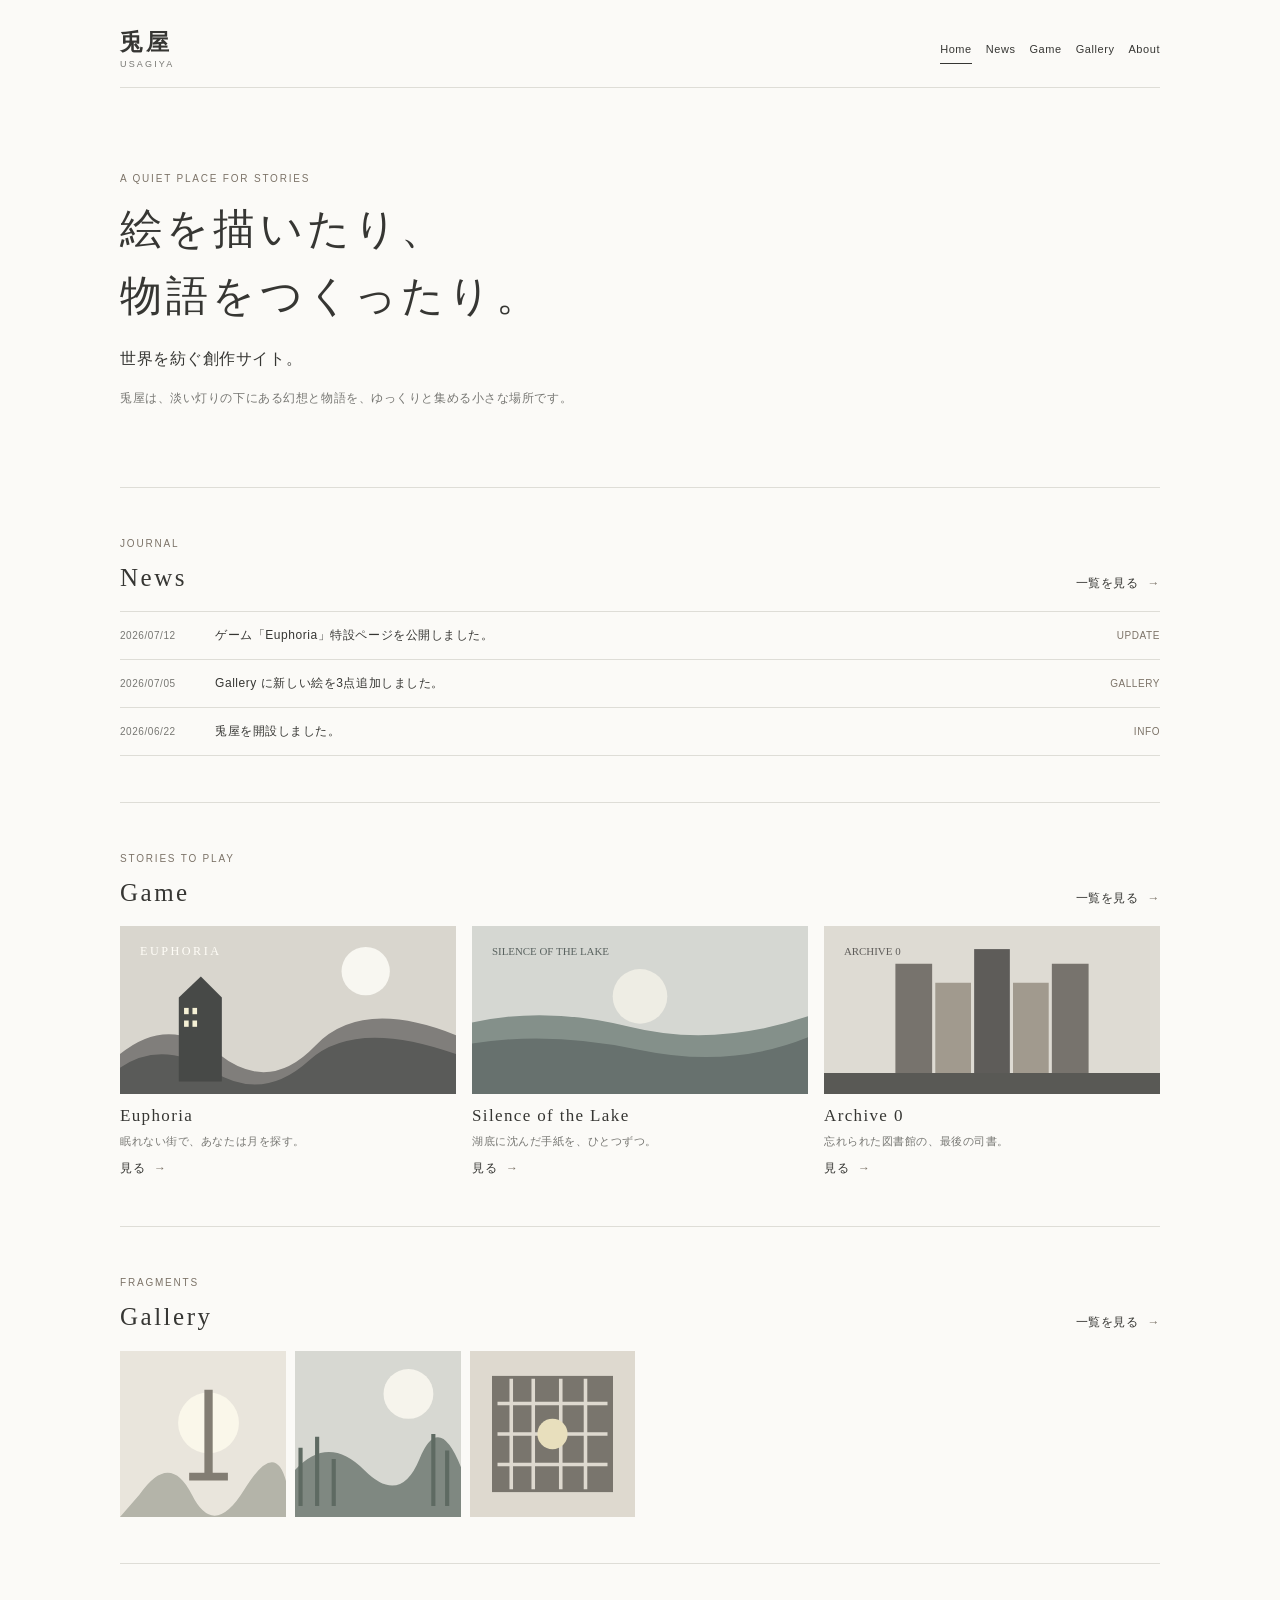
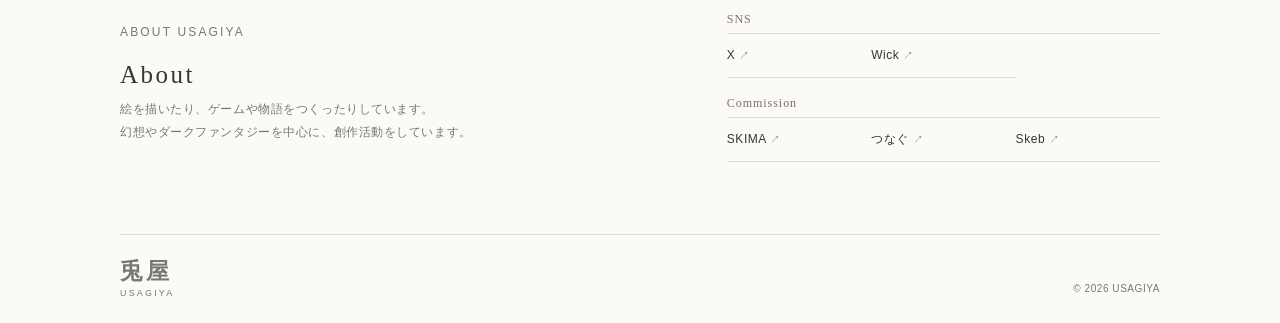
==== commit 731ca158: "Add files via upload" ====
--- a/index.html
+++ b/index.html
@@ -1,26 +1,191 @@
 <!doctype html>
 <html lang="ja">
-<head>
-  <meta charset="utf-8">
-  <meta name="viewport" content="width=device-width, initial-scale=1">
-  <meta name="description" content="兎屋は、絵と物語で静かな幻想世界を紡ぐ個人創作サイトです。">
-  <meta property="og:title" content="兎屋 | 創作サイト">
-  <meta property="og:description" content="絵を描いたり、物語をつくったり。世界を紡ぐ創作サイト。">
-  <meta property="og:type" content="website">
-  <meta property="og:image" content="images/ogp.svg">
-  <title>兎屋 | 創作サイト</title>
-  <link rel="icon" href="favicon.ico">
-  <link rel="stylesheet" href="style.css">
-</head>
-<body>
-  <header class="site-header"><a class="brand" href="index.html" aria-label="兎屋 ホーム">兎屋<span>USAGIYA</span></a><nav aria-label="メインメニュー"><a aria-current="page" href="index.html">Home</a><a href="news/index.html">News</a><a href="games/index.html">Game</a><a href="gallery/index.html">Gallery</a><a href="#about">About</a></nav></header>
-  <main>
-    <section class="intro wrap" aria-labelledby="intro-title"><p class="eyebrow">A QUIET PLACE FOR STORIES</p><h1 id="intro-title">絵を描いたり、<br>物語をつくったり。</h1><p class="lead">世界を紡ぐ創作サイト。</p><p>兎屋は、淡い灯りの下にある幻想と物語を、ゆっくりと集める小さな場所です。</p></section>
-    <section class="section wrap" aria-labelledby="news-title"><div class="section-heading"><div><p class="eyebrow">JOURNAL</p><h2 id="news-title">News</h2></div><a class="text-link" href="news/index.html">一覧を見る <span>→</span></a></div><div id="home-news" class="news-list" aria-live="polite"></div></section>
-    <section class="section wrap" aria-labelledby="games-title"><div class="section-heading"><div><p class="eyebrow">STORIES TO PLAY</p><h2 id="games-title">Game</h2></div><a class="text-link" href="games/index.html">一覧を見る <span>→</span></a></div><div id="home-games" class="game-cards"></div></section>
-    <section class="section wrap" aria-labelledby="gallery-title"><div class="section-heading"><div><p class="eyebrow">FRAGMENTS</p><h2 id="gallery-title">Gallery</h2></div><a class="text-link" href="gallery/index.html">一覧を見る <span>→</span></a></div><div id="home-gallery" class="gallery-grid compact"></div></section>
-    <section class="section wrap split about" id="about" aria-labelledby="about-title"><div><p class="eyebrow">ABOUT USAGIYA</p><h2 id="about-title">About</h2><p>絵を描いたり、ゲームや物語をつくったりしています。<br>幻想やダークファンタジーを中心に、創作活動をしています。</p></div><div class="about-links"><div><h3>SNS</h3><div class="socials" aria-label="SNSリンク"><a href="https://x.com/ner_ill" target="_blank" rel="noopener noreferrer">X</a><!-- Wickの共有URL。期限切れや転送先変更があればプロフィールの固定URLへ差し替える --><a href="https://wick-share.com/sns/share/Y0qAHdhd?v=1784092607841" target="_blank" rel="noopener noreferrer">Wick</a></div></div><div><h3>Commission</h3><div class="socials" aria-label="Commissionリンク"><a href="https://skima.jp/profile?id=496543&amp;sh=1RnNbat" target="_blank" rel="noopener noreferrer">SKIMA</a><a href="https://tsunagu.cloud/users/ner_ill" target="_blank" rel="noopener noreferrer">つなぐ</a><a href="https://skeb.jp/@ner_ill" target="_blank" rel="noopener noreferrer">Skeb</a></div></div></div></section>
-  </main>
-  <footer class="site-footer"><a class="brand" href="index.html">兎屋<span>USAGIYA</span></a><small>© <span id="year"></span> USAGIYA</small></footer>
-  <script src="data/news.js"></script><script src="data/games.js"></script><script src="data/gallery.js"></script><script src="script.js"></script>
-</body></html>
+  <head>
+    <meta charset="utf-8">
+    <meta name="viewport" content="width=device-width, initial-scale=1">
+    <meta name="description" content="兎屋は、絵と物語で静かな幻想世界を紡ぐ個人創作サイトです。">
+    <meta property="og:title" content="兎屋 | 創作サイト">
+    <meta property="og:description" content="絵を描いたり、物語をつくったり。世界を紡ぐ創作サイト。">
+    <meta property="og:type" content="website">
+    <meta property="og:image" content="images/ogp.svg">
+    <title>
+      兎屋 | 創作サイト
+    </title>
+    <link rel="icon" href="favicon.ico">
+    <link rel="stylesheet" href="style.css">
+  </head>
+  <body>
+    <header class="site-header">
+      <a class="brand" href="index.html" aria-label="兎屋 ホーム">
+        兎屋
+        <span>
+          USAGIYA
+        </span>
+      </a>
+      <nav aria-label="メインメニュー">
+        <a aria-current="page" href="index.html">
+          Home
+        </a>
+        <a href="news/index.html">
+          News
+        </a>
+        <a href="games/index.html">
+          Game
+        </a>
+        <a href="gallery/index.html">
+          Gallery
+        </a>
+        <a href="#about">
+          About
+        </a>
+      </nav>
+    </header>
+    <main>
+      <section class="intro wrap" aria-labelledby="intro-title">
+        <p class="eyebrow">
+          A QUIET PLACE FOR STORIES
+        </p>
+        <h1 id="intro-title">
+          絵を描いたり、
+          <br>
+          物語をつくったり。
+        </h1>
+        <p class="lead">
+          世界を紡ぐ創作サイト。
+        </p>
+        <p>
+          兎屋は、淡い灯りの下にある幻想と物語を、ゆっくりと集める小さな場所です。
+        </p>
+      </section>
+      <section class="section wrap" aria-labelledby="news-title">
+        <div class="section-heading">
+          <div>
+            <p class="eyebrow">
+              JOURNAL
+            </p>
+            <h2 id="news-title">
+              News
+            </h2>
+          </div>
+          <a class="text-link" href="news/index.html">
+            一覧を見る
+            <span>
+              →
+            </span>
+          </a>
+        </div>
+        <div id="home-news" class="news-list" aria-live="polite">
+        </div>
+      </section>
+      <section class="section wrap" aria-labelledby="games-title">
+        <div class="section-heading">
+          <div>
+            <p class="eyebrow">
+              STORIES TO PLAY
+            </p>
+            <h2 id="games-title">
+              Game
+            </h2>
+          </div>
+          <a class="text-link" href="games/index.html">
+            一覧を見る
+            <span>
+              →
+            </span>
+          </a>
+        </div>
+        <div id="home-games" class="game-cards">
+        </div>
+      </section>
+      <section class="section wrap" aria-labelledby="gallery-title">
+        <div class="section-heading">
+          <div>
+            <p class="eyebrow">
+              FRAGMENTS
+            </p>
+            <h2 id="gallery-title">
+              Gallery
+            </h2>
+          </div>
+          <a class="text-link" href="gallery/index.html">
+            一覧を見る
+            <span>
+              →
+            </span>
+          </a>
+        </div>
+        <div id="home-gallery" class="gallery-grid compact">
+        </div>
+      </section>
+      <section class="section wrap split about" id="about" aria-labelledby="about-title">
+        <div>
+          <p class="eyebrow">
+            ABOUT USAGIYA
+          </p>
+          <h2 id="about-title">
+            About
+          </h2>
+          <p>
+            絵を描いたり、ゲームや物語をつくったりしています。
+            <br>
+            幻想やダークファンタジーを中心に、創作活動をしています。
+          </p>
+        </div>
+        <div class="about-links">
+          <div>
+            <h3>
+              SNS
+            </h3>
+            <div class="socials" aria-label="SNSリンク">
+              <a href="https://x.com/ner_ill" target="_blank" rel="noopener noreferrer">
+                X
+              </a>
+              <!-- Wickの共有URL。期限切れや転送先変更があればプロフィールの固定URLへ差し替える -->
+              <a href="https://wick-share.com/sns/share/Y0qAHdhd?v=1784092607841" target="_blank" rel="noopener noreferrer">
+                Wick
+              </a>
+            </div>
+          </div>
+          <div>
+            <h3>
+              Commission
+            </h3>
+            <div class="socials" aria-label="Commissionリンク">
+              <a href="https://skima.jp/profile?id=496543&amp;sh=1RnNbat" target="_blank" rel="noopener noreferrer">
+                SKIMA
+              </a>
+              <a href="https://tsunagu.cloud/users/ner_ill" target="_blank" rel="noopener noreferrer">
+                つなぐ
+              </a>
+              <a href="https://skeb.jp/@ner_ill" target="_blank" rel="noopener noreferrer">
+                Skeb
+              </a>
+            </div>
+          </div>
+        </div>
+      </section>
+    </main>
+    <footer class="site-footer">
+      <a class="brand" href="index.html">
+        兎屋
+        <span>
+          USAGIYA
+        </span>
+      </a>
+      <small>
+        ©
+        <span id="year">
+        </span>
+        USAGIYA
+      </small>
+    </footer>
+    <script src="data/news.js">
+    </script>
+    <script src="data/games.js">
+    </script>
+    <script src="data/gallery.js">
+    </script>
+    <script src="script.js">
+    </script>
+  </body>
+</html>
--- a/style.css
+++ b/style.css
@@ -1,14 +1,479 @@
-:root{--paper:#fbfaf7;--ink:#363633;--muted:#777773;--line:#deddd7;--wash:#f0efea;--accent:#7c7368;--serif:"Yu Mincho","Hiragino Mincho ProN",serif}*{box-sizing:border-box}html{scroll-behavior:smooth}body{margin:0;background:var(--paper);color:var(--ink);font:14px/1.9 -apple-system,BlinkMacSystemFont,"Hiragino Kaku Gothic ProN","Yu Gothic",sans-serif;letter-spacing:.04em}a{color:inherit;text-decoration:none}
-.site-header,.site-footer,.wrap{width:min(100% - 32px,1040px);margin-inline:auto}.site-header{display:flex;align-items:center;justify-content:space-between;padding:24px 0 18px;border-bottom:1px solid var(--line);gap:18px}.brand{font:700 23px/1 var(--serif);letter-spacing:.13em;white-space:nowrap}.brand span{display:block;margin-top:6px;font:9px/1 sans-serif;letter-spacing:.24em;color:var(--muted)}nav{display:flex;flex-wrap:wrap;justify-content:flex-end;gap:2px 14px;font-size:11px}nav a{padding:3px 0;border-bottom:1px solid transparent}nav a:hover,nav a[aria-current]{border-color:var(--ink)}
-.intro{padding:61px 0 51px}.eyebrow{margin:0 0 8px;color:var(--accent);font-size:10px;letter-spacing:.18em}.intro h1,h2{font-family:var(--serif);font-weight:500;letter-spacing:.1em}.intro h1{margin:0;font-size:clamp(27px,7vw,48px);line-height:1.6}.lead{margin:14px 0 7px;font-family:var(--serif);font-size:16px}.intro>p:last-child{max-width:470px;color:var(--muted);font-size:12px}
-.section{padding:36px 0;border-top:1px solid var(--line)}.section-heading{display:flex;justify-content:space-between;align-items:end;margin-bottom:17px}.section h2{margin:0;font-size:25px;line-height:1.35}.text-link{font-size:12px;white-space:nowrap}.text-link span{margin-left:5px;color:var(--accent);transition:transform .2s}.text-link:hover span{display:inline-block;transform:translateX(3px)}
-.news-list{border-top:1px solid var(--line)}.news-item{display:grid;grid-template-columns:86px 1fr auto;align-items:center;gap:9px;padding:12px 0;border-bottom:1px solid var(--line);font-size:12px}.news-item time{color:var(--muted);font-size:10px}.news-item .tag{color:var(--accent);font-size:10px}
-.game-cards{display:grid;gap:16px}.game-card{display:block}.game-image{aspect-ratio:16/8;overflow:hidden;background:var(--wash)}.game-image img{width:100%;height:100%;object-fit:cover;transition:transform .5s}.game-card:hover img{transform:scale(1.03)}.game-card h3{margin:9px 0 0;font:500 17px/1.5 var(--serif);letter-spacing:.08em}.game-card p{margin:2px 0;color:var(--muted);font-size:11px}
-.gallery-grid{display:grid;grid-template-columns:repeat(3,1fr);gap:5px}.gallery-button{display:block;padding:0;border:0;background:none;cursor:pointer;aspect-ratio:1;overflow:hidden}.gallery-button img{display:block;width:100%;height:100%;object-fit:cover;transition:opacity .2s,transform .4s}.gallery-button:hover img{opacity:.78;transform:scale(1.04)}
-.split{display:grid;gap:22px}.split p{margin:7px 0 14px;color:var(--muted);font-size:12px}.button{align-self:start;justify-self:start;padding:9px 17px;border:1px solid var(--accent);font-size:12px;transition:.2s}.button:hover{background:var(--accent);color:white}.about-links{display:grid;gap:16px}.about-links h3{margin:0 0 4px;font:500 12px/1.6 var(--serif);letter-spacing:.08em;color:var(--accent)}.socials{display:grid;grid-template-columns:repeat(2,1fr);border-top:1px solid var(--line)}.socials a{padding:10px 0;border-bottom:1px solid var(--line);font-size:12px}.socials a::after{content:" ↗";color:var(--accent);font-size:10px}
-.site-footer{display:flex;justify-content:space-between;align-items:end;margin-top:26px;padding:25px 0;color:var(--muted);border-top:1px solid var(--line)}small{font-size:10px}
-.page-title{padding:54px 0 30px}.page-title h1{margin:0;font:500 34px/1.4 var(--serif);letter-spacing:.1em}.page-title p{margin:5px 0;color:var(--muted);font-size:12px}.filters{display:flex;gap:16px;padding-bottom:20px;border-bottom:1px solid var(--line)}.filter{padding:0;border:0;background:none;color:var(--muted);font:11px inherit;cursor:pointer}.filter.active{color:var(--ink);text-decoration:underline;text-underline-offset:5px}.gallery-grid.full{padding-top:17px}.gallery-grid.full .gallery-button{border:0}
-.game-list{display:grid;gap:29px}.game-list .game-card h3{font-size:20px}.game-list .game-card .details{display:flex;justify-content:space-between;align-items:end;gap:12px}.empty{padding:25px 0;color:var(--muted);font-size:12px}
-.modal{position:fixed;z-index:10;inset:0;display:none;place-items:center;padding:18px;background:rgb(42 41 38 / .82)}.modal.open{display:grid}.modal-dialog{width:min(100%,750px);max-height:100%;overflow:auto;color:var(--ink);background:var(--paper);padding:16px}.modal-figure{margin:0}.modal-figure img{display:block;width:100%;max-height:68vh;object-fit:contain;background:#e7e5de}.modal-caption{padding:12px 2px 3px}.modal-caption h2{margin:0;font-size:18px}.modal-caption p{margin:3px 0 0;color:var(--muted);font-size:11px}.modal-controls{display:flex;justify-content:space-between;align-items:center;margin-top:12px}.modal-controls button{border:0;background:none;padding:7px;color:var(--ink);font:12px inherit;cursor:pointer}.modal-controls button:hover{text-decoration:underline}
-.game-hero{aspect-ratio:16/8;background:var(--wash)}.game-hero img{width:100%;height:100%;object-fit:cover}.game-content{max-width:720px;padding-top:30px}.game-content h1{font:500 32px/1.4 var(--serif);letter-spacing:.1em}.catch{font-family:var(--serif);font-size:16px;color:var(--accent)}.game-content section{padding:24px 0;border-top:1px solid var(--line)}.game-content h2{font-size:19px}.game-content p,.game-content li{font-size:12px;color:var(--muted)}.info{display:grid;grid-template-columns:100px 1fr;gap:7px;margin:0;font-size:12px}.info dt{color:var(--accent)}.info dd{margin:0}.character-list{display:grid;gap:8px;padding:0;list-style:none}.extra-links{display:grid;gap:8px}.extra-links a{font-size:12px;text-decoration:underline;text-underline-offset:4px}.back{display:inline-block;margin-top:22px;font-size:12px}
-@media(min-width:700px){.site-header,.site-footer,.wrap{width:min(100% - 64px,1040px)}.site-header{padding-top:31px}.intro{padding:81px 0 65px}.section{padding:46px 0}.game-cards{grid-template-columns:repeat(3,1fr)}.gallery-grid{gap:9px}.gallery-grid.compact{grid-template-columns:repeat(6,1fr)}.split{grid-template-columns:1.35fr 1fr;align-items:center}.socials{grid-template-columns:repeat(3,1fr)}.game-list{grid-template-columns:repeat(2,1fr);gap:34px}.game-list .game-card:first-child{grid-column:span 2}.game-list .game-card:first-child .game-image{aspect-ratio:16/6}.game-content{padding-top:42px}}
+:root{
+  --paper:#fbfaf7;
+  --ink:#363633;
+  --muted:#777773;
+  --line:#deddd7;
+  --wash:#f0efea;
+  --accent:#7c7368;
+  --serif:"Yu Mincho","Hiragino Mincho ProN",serif
+}
+*{
+  box-sizing:border-box
+}
+html{
+  scroll-behavior:smooth
+}
+body{
+  margin:0;
+  background:var(--paper);
+  color:var(--ink);
+  font:14px/1.9 -apple-system,BlinkMacSystemFont,"Hiragino Kaku Gothic ProN","Yu Gothic",sans-serif;
+  letter-spacing:.04em
+}
+a{
+  color:inherit;
+  text-decoration:none
+}
+.site-header,.site-footer,.wrap{
+  width:min(100% - 32px,1040px);
+  margin-inline:auto
+}
+.site-header{
+  display:flex;
+  align-items:center;
+  justify-content:space-between;
+  padding:24px 0 18px;
+  border-bottom:1px solid var(--line);
+  gap:18px
+}
+.brand{
+  font:700 23px/1 var(--serif);
+  letter-spacing:.13em;
+  white-space:nowrap
+}
+.brand span{
+  display:block;
+  margin-top:6px;
+  font:9px/1 sans-serif;
+  letter-spacing:.24em;
+  color:var(--muted)
+}
+nav{
+  display:flex;
+  flex-wrap:wrap;
+  justify-content:flex-end;
+  gap:2px 14px;
+  font-size:11px
+}
+nav a{
+  padding:3px 0;
+  border-bottom:1px solid transparent
+}
+nav a:hover,nav a[aria-current]{
+  border-color:var(--ink)
+}
+.intro{
+  padding:61px 0 51px
+}
+.eyebrow{
+  margin:0 0 8px;
+  color:var(--accent);
+  font-size:10px;
+  letter-spacing:.18em
+}
+.intro h1,h2{
+  font-family:var(--serif);
+  font-weight:500;
+  letter-spacing:.1em
+}
+.intro h1{
+  margin:0;
+  font-size:clamp(24px,6.1vw,42px);
+  line-height:1.6
+}
+.lead{
+  margin:14px 0 7px;
+  font-family:var(--serif);
+  font-size:16px
+}
+.intro>p:last-child{
+  max-width:470px;
+  color:var(--muted);
+  font-size:12px
+}
+.section{
+  padding:36px 0;
+  border-top:1px solid var(--line)
+}
+.section-heading{
+  display:flex;
+  justify-content:space-between;
+  align-items:end;
+  margin-bottom:17px
+}
+.section h2{
+  margin:0;
+  font-size:25px;
+  line-height:1.35
+}
+.text-link{
+  font-size:12px;
+  white-space:nowrap
+}
+.text-link span{
+  margin-left:5px;
+  color:var(--accent);
+  transition:transform .2s
+}
+.text-link:hover span{
+  display:inline-block;
+  transform:translateX(3px)
+}
+.news-list{
+  border-top:1px solid var(--line)
+}
+.news-item{
+  display:grid;
+  grid-template-columns:86px 1fr auto;
+  align-items:center;
+  gap:9px;
+  padding:12px 0;
+  border-bottom:1px solid var(--line);
+  font-size:12px
+}
+.news-item time{
+  color:var(--muted);
+  font-size:10px
+}
+.news-item .tag{
+  color:var(--accent);
+  font-size:10px
+}
+.game-cards{
+  display:grid;
+  gap:16px
+}
+.game-card{
+  display:block
+}
+.game-image{
+  aspect-ratio:16/8;
+  overflow:hidden;
+  background:var(--wash)
+}
+.game-image img{
+  width:100%;
+  height:100%;
+  object-fit:cover;
+  transition:transform .5s
+}
+.game-card:hover img{
+  transform:scale(1.03)
+}
+.game-card h3{
+  margin:9px 0 0;
+  font:500 17px/1.5 var(--serif);
+  letter-spacing:.08em
+}
+.game-card p{
+  margin:2px 0;
+  color:var(--muted);
+  font-size:11px
+}
+.gallery-grid{
+  display:grid;
+  grid-template-columns:repeat(3,1fr);
+  gap:5px
+}
+.gallery-button{
+  display:block;
+  padding:0;
+  border:0;
+  background:none;
+  cursor:pointer;
+  aspect-ratio:1;
+  overflow:hidden
+}
+.gallery-button img{
+  display:block;
+  width:100%;
+  height:100%;
+  object-fit:cover;
+  transition:opacity .2s,transform .4s
+}
+.gallery-button:hover img{
+  opacity:.78;
+  transform:scale(1.04)
+}
+.split{
+  display:grid;
+  gap:22px
+}
+.split p{
+  margin:7px 0 14px;
+  color:var(--muted);
+  font-size:12px
+}
+.button{
+  align-self:start;
+  justify-self:start;
+  padding:9px 17px;
+  border:1px solid var(--accent);
+  font-size:12px;
+  transition:.2s
+}
+.button:hover{
+  background:var(--accent);
+  color:white
+}
+.about-links{
+  display:grid;
+  gap:16px
+}
+.about-links h3{
+  margin:0 0 4px;
+  font:500 12px/1.6 var(--serif);
+  letter-spacing:.08em;
+  color:var(--accent)
+}
+.socials{
+  display:grid;
+  grid-template-columns:repeat(2,1fr);
+  border-top:1px solid var(--line)
+}
+.socials a{
+  padding:10px 0;
+  border-bottom:1px solid var(--line);
+  font-size:12px
+}
+.socials a::after{
+  content:" ↗";
+  color:var(--accent);
+  font-size:10px
+}
+.site-footer{
+  display:flex;
+  justify-content:space-between;
+  align-items:end;
+  margin-top:26px;
+  padding:25px 0;
+  color:var(--muted);
+  border-top:1px solid var(--line)
+}
+small{
+  font-size:10px
+}
+.page-title{
+  padding:54px 0 30px
+}
+.page-title h1{
+  margin:0;
+  font:500 34px/1.4 var(--serif);
+  letter-spacing:.1em
+}
+.page-title p{
+  margin:5px 0;
+  color:var(--muted);
+  font-size:12px
+}
+.filters{
+  display:flex;
+  gap:16px;
+  padding-bottom:20px;
+  border-bottom:1px solid var(--line)
+}
+.filter{
+  padding:0;
+  border:0;
+  background:none;
+  color:var(--muted);
+  font:11px inherit;
+  cursor:pointer
+}
+.filter.active{
+  color:var(--ink);
+  text-decoration:underline;
+  text-underline-offset:5px
+}
+.gallery-grid.full{
+  padding-top:17px
+}
+.gallery-grid.full .gallery-button{
+  border:0
+}
+.game-list{
+  display:grid;
+  gap:29px
+}
+.game-list .game-card h3{
+  font-size:20px
+}
+.game-list .game-card .details{
+  display:flex;
+  justify-content:space-between;
+  align-items:end;
+  gap:12px
+}
+.empty{
+  padding:25px 0;
+  color:var(--muted);
+  font-size:12px
+}
+.modal{
+  position:fixed;
+  z-index:10;
+  inset:0;
+  display:none;
+  place-items:center;
+  padding:18px;
+  background:rgb(42 41 38 / .82)
+}
+.modal.open{
+  display:grid
+}
+.modal-dialog{
+  width:min(100%,750px);
+  max-height:100%;
+  overflow:auto;
+  color:var(--ink);
+  background:var(--paper);
+  padding:16px
+}
+.modal-figure{
+  margin:0
+}
+.modal-figure img{
+  display:block;
+  width:100%;
+  max-height:68vh;
+  object-fit:contain;
+  background:#e7e5de
+}
+.modal-caption{
+  padding:12px 2px 3px
+}
+.modal-caption h2{
+  margin:0;
+  font-size:18px
+}
+.modal-caption p{
+  margin:3px 0 0;
+  color:var(--muted);
+  font-size:11px
+}
+.modal-controls{
+  display:flex;
+  justify-content:space-between;
+  align-items:center;
+  margin-top:12px
+}
+.modal-controls button{
+  border:0;
+  background:none;
+  padding:7px;
+  color:var(--ink);
+  font:12px inherit;
+  cursor:pointer
+}
+.modal-controls button:hover{
+  text-decoration:underline
+}
+.game-hero{
+  aspect-ratio:16/8;
+  background:var(--wash)
+}
+.game-hero img{
+  width:100%;
+  height:100%;
+  object-fit:cover
+}
+.game-content{
+  max-width:720px;
+  padding-top:30px
+}
+.game-content h1{
+  font:500 32px/1.4 var(--serif);
+  letter-spacing:.1em
+}
+.catch{
+  font-family:var(--serif);
+  font-size:16px;
+  color:var(--accent)
+}
+.game-content section{
+  padding:24px 0;
+  border-top:1px solid var(--line)
+}
+.game-content h2{
+  font-size:19px
+}
+.game-content p,.game-content li{
+  font-size:12px;
+  color:var(--muted)
+}
+.info{
+  display:grid;
+  grid-template-columns:100px 1fr;
+  gap:7px;
+  margin:0;
+  font-size:12px
+}
+.info dt{
+  color:var(--accent)
+}
+.info dd{
+  margin:0
+}
+.character-list{
+  display:grid;
+  gap:8px;
+  padding:0;
+  list-style:none
+}
+.extra-links{
+  display:grid;
+  gap:8px
+}
+.extra-links a{
+  font-size:12px;
+  text-decoration:underline;
+  text-underline-offset:4px
+}
+.back{
+  display:inline-block;
+  margin-top:22px;
+  font-size:12px
+}
+@media(min-width:700px){
+  .site-header,.site-footer,.wrap{
+    width:min(100% - 64px,1040px)
+  }
+  .site-header{
+    padding-top:31px
+  }
+  .intro{
+    padding:81px 0 65px
+  }
+  .section{
+    padding:46px 0
+  }
+  .game-cards{
+    grid-template-columns:repeat(3,1fr)
+  }
+  .gallery-grid{
+    gap:9px
+  }
+  .gallery-grid.compact{
+    grid-template-columns:repeat(6,1fr)
+  }
+  .split{
+    grid-template-columns:1.35fr 1fr;
+    align-items:center
+  }
+  .socials{
+    grid-template-columns:repeat(3,1fr)
+  }
+  .game-list{
+    grid-template-columns:repeat(2,1fr);
+    gap:34px
+  }
+  .game-list .game-card:first-child{
+    grid-column:span 2
+  }
+  .game-list .game-card:first-child .game-image{
+    aspect-ratio:16/6
+  }
+  .game-content{
+    padding-top:42px
+  }
+}
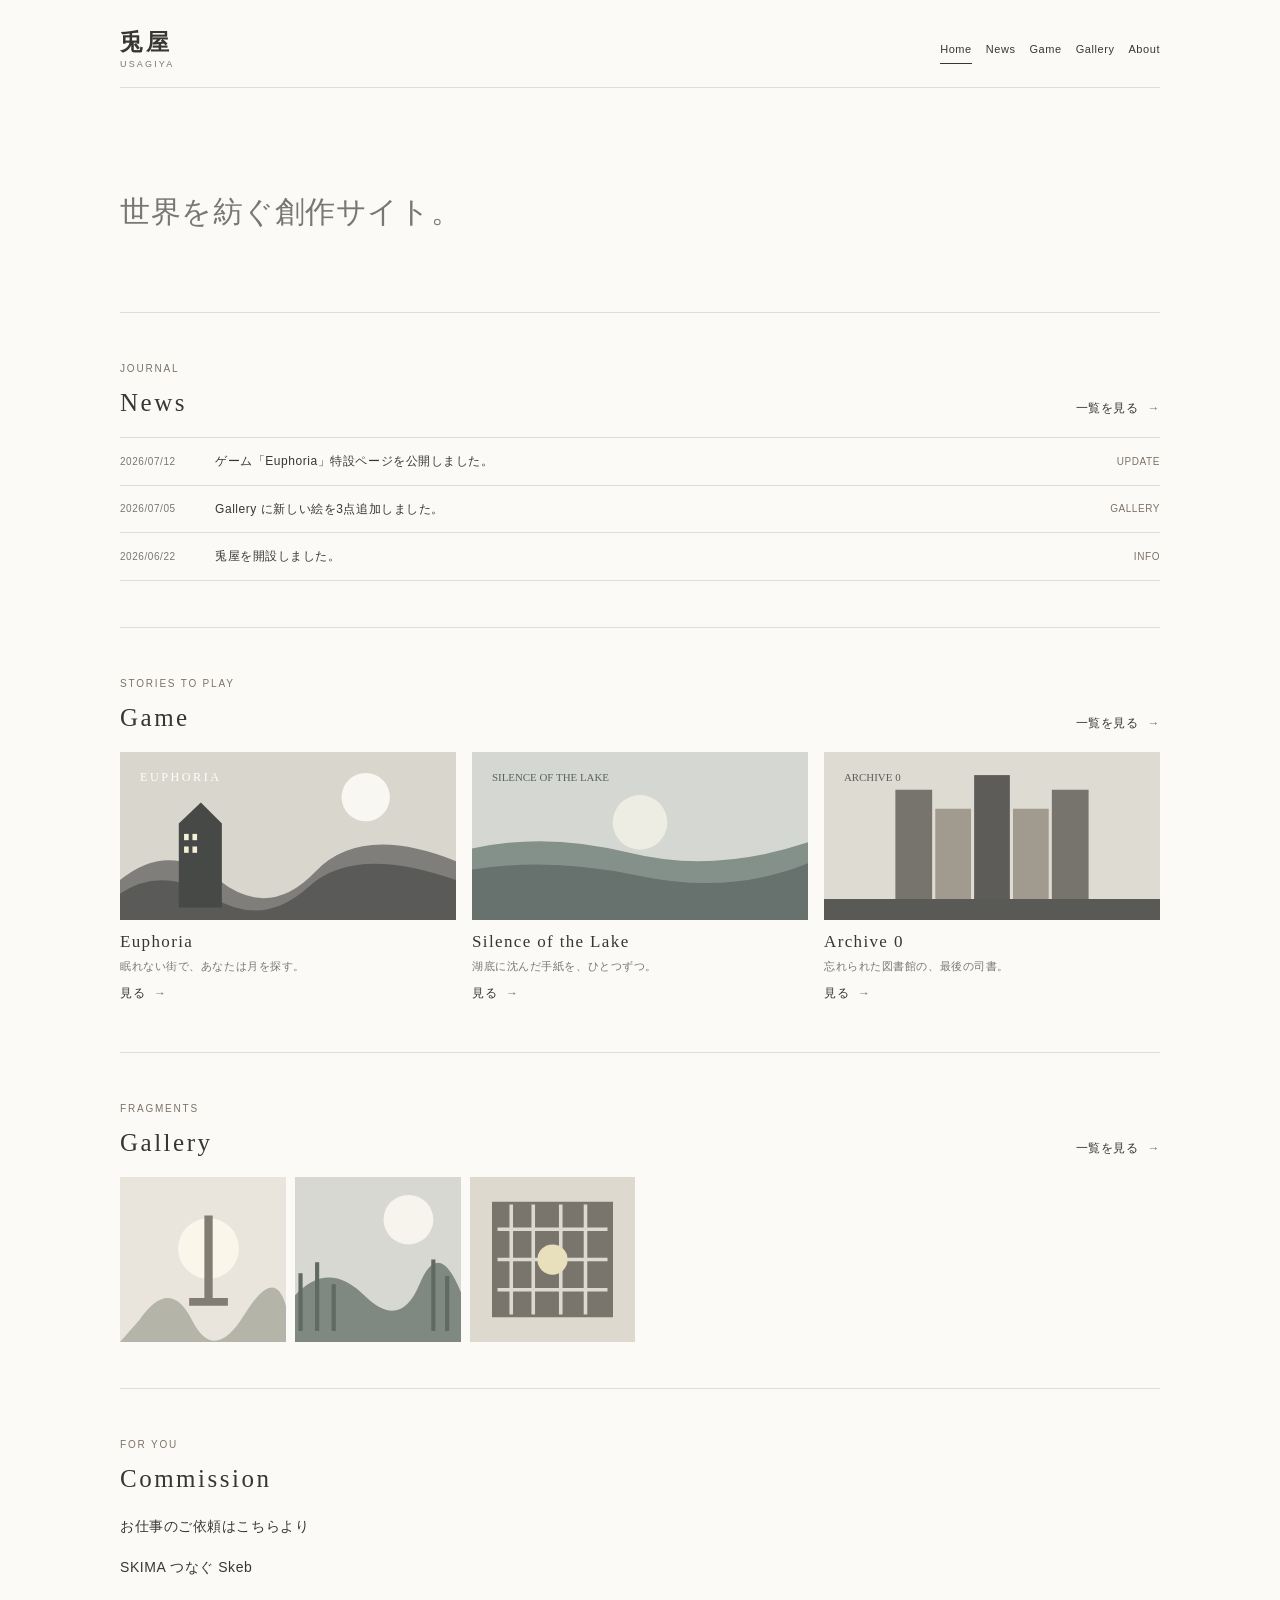
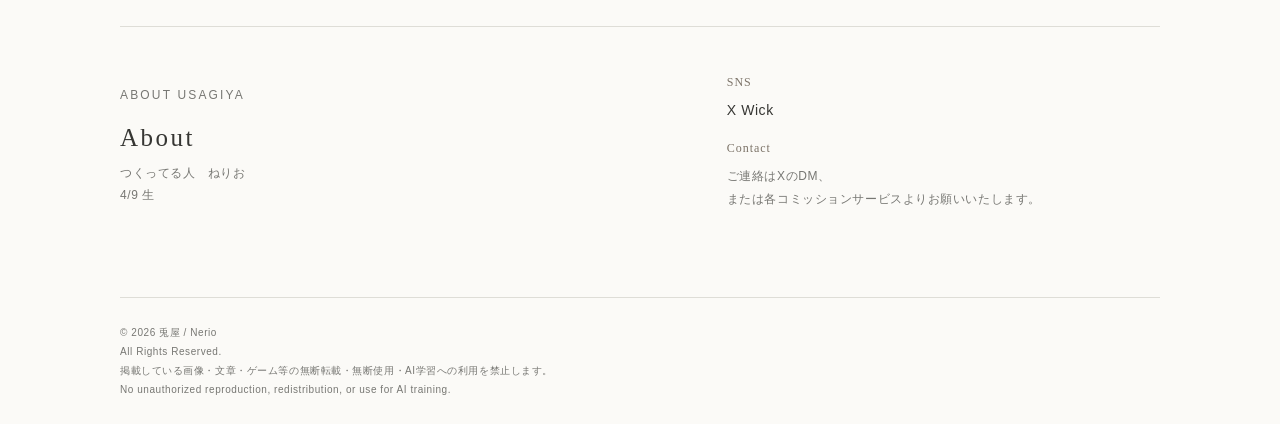
==== commit 1cc28a86: "Update index.html" ====
--- a/index.html
+++ b/index.html
@@ -40,21 +40,10 @@
         </a>
       </nav>
     </header>
-    <main>
+    <main class="home-main">
       <section class="intro wrap" aria-labelledby="intro-title">
-        <p class="eyebrow">
-          A QUIET PLACE FOR STORIES
-        </p>
-        <h1 id="intro-title">
-          絵を描いたり、
-          <br>
-          物語をつくったり。
-        </h1>
-        <p class="lead">
+        <p class="lead" id="intro-title">
           世界を紡ぐ創作サイト。
-        </p>
-        <p>
-          兎屋は、淡い灯りの下にある幻想と物語を、ゆっくりと集める小さな場所です。
         </p>
       </section>
       <section class="section wrap" aria-labelledby="news-title">
@@ -117,6 +106,32 @@
         <div id="home-gallery" class="gallery-grid compact">
         </div>
       </section>
+      <section class="section wrap home-commission" aria-labelledby="commission-title">
+        <div class="section-heading">
+          <div>
+            <p class="eyebrow">
+              FOR YOU
+            </p>
+            <h2 id="commission-title">
+              Commission
+            </h2>
+          </div>
+        </div>
+        <p>
+          お仕事のご依頼はこちらより
+        </p>
+        <div class="inline-links" aria-label="Commissionリンク">
+          <a href="https://skima.jp/profile?id=496543&amp;sh=1RnNbat" target="_blank" rel="noopener noreferrer">
+            SKIMA
+          </a>
+          <a href="https://tsunagu.cloud/users/ner_ill" target="_blank" rel="noopener noreferrer">
+            つなぐ
+          </a>
+          <a href="https://skeb.jp/@ner_ill" target="_blank" rel="noopener noreferrer">
+            Skeb
+          </a>
+        </div>
+      </section>
       <section class="section wrap split about" id="about" aria-labelledby="about-title">
         <div>
           <p class="eyebrow">
@@ -126,9 +141,9 @@
             About
           </h2>
           <p>
-            絵を描いたり、ゲームや物語をつくったりしています。
+            つくってる人　ねりお
             <br>
-            幻想やダークファンタジーを中心に、創作活動をしています。
+            4/9 生
           </p>
         </div>
         <div class="about-links">
@@ -136,7 +151,7 @@
             <h3>
               SNS
             </h3>
-            <div class="socials" aria-label="SNSリンク">
+            <div class="inline-links" aria-label="SNSリンク">
               <a href="https://x.com/ner_ill" target="_blank" rel="noopener noreferrer">
                 X
               </a>
@@ -148,35 +163,23 @@
           </div>
           <div>
             <h3>
-              Commission
+              Contact
             </h3>
-            <div class="socials" aria-label="Commissionリンク">
-              <a href="https://skima.jp/profile?id=496543&amp;sh=1RnNbat" target="_blank" rel="noopener noreferrer">
-                SKIMA
-              </a>
-              <a href="https://tsunagu.cloud/users/ner_ill" target="_blank" rel="noopener noreferrer">
-                つなぐ
-              </a>
-              <a href="https://skeb.jp/@ner_ill" target="_blank" rel="noopener noreferrer">
-                Skeb
-              </a>
-            </div>
+            <p>
+              ご連絡はXのDM、
+              <br>
+              または各コミッションサービスよりお願いいたします。
+            </p>
           </div>
         </div>
       </section>
     </main>
-    <footer class="site-footer">
-      <a class="brand" href="index.html">
-        兎屋
-        <span>
-          USAGIYA
-        </span>
-      </a>
+    <footer class="site-footer home-footer">
       <small>
-        ©
-        <span id="year">
-        </span>
-        USAGIYA
+        © 2026 兎屋 / Nerio<br>
+        All Rights Reserved.<br>
+        掲載している画像・文章・ゲーム等の無断転載・無断使用・AI学習への利用を禁止します。<br>
+        No unauthorized reproduction, redistribution, or use for AI training.
       </small>
     </footer>
     <script src="data/news.js">
--- a/style.css
+++ b/style.css
@@ -1,479 +1,590 @@
-:root{
-  --paper:#fbfaf7;
-  --ink:#363633;
-  --muted:#777773;
-  --line:#deddd7;
-  --wash:#f0efea;
-  --accent:#7c7368;
-  --serif:"Yu Mincho","Hiragino Mincho ProN",serif
-}
-*{
-  box-sizing:border-box
-}
-html{
-  scroll-behavior:smooth
-}
-body{
-  margin:0;
-  background:var(--paper);
-  color:var(--ink);
-  font:14px/1.9 -apple-system,BlinkMacSystemFont,"Hiragino Kaku Gothic ProN","Yu Gothic",sans-serif;
-  letter-spacing:.04em
-}
-a{
-  color:inherit;
-  text-decoration:none
-}
-.site-header,.site-footer,.wrap{
-  width:min(100% - 32px,1040px);
-  margin-inline:auto
-}
-.site-header{
-  display:flex;
-  align-items:center;
-  justify-content:space-between;
-  padding:24px 0 18px;
-  border-bottom:1px solid var(--line);
-  gap:18px
-}
-.brand{
-  font:700 23px/1 var(--serif);
-  letter-spacing:.13em;
-  white-space:nowrap
-}
-.brand span{
-  display:block;
-  margin-top:6px;
-  font:9px/1 sans-serif;
-  letter-spacing:.24em;
-  color:var(--muted)
-}
-nav{
-  display:flex;
-  flex-wrap:wrap;
-  justify-content:flex-end;
-  gap:2px 14px;
-  font-size:11px
-}
-nav a{
-  padding:3px 0;
-  border-bottom:1px solid transparent
-}
-nav a:hover,nav a[aria-current]{
-  border-color:var(--ink)
-}
-.intro{
-  padding:61px 0 51px
-}
-.eyebrow{
-  margin:0 0 8px;
-  color:var(--accent);
-  font-size:10px;
-  letter-spacing:.18em
-}
-.intro h1,h2{
-  font-family:var(--serif);
-  font-weight:500;
-  letter-spacing:.1em
-}
-.intro h1{
-  margin:0;
-  font-size:clamp(24px,6.1vw,42px);
-  line-height:1.6
-}
-.lead{
-  margin:14px 0 7px;
-  font-family:var(--serif);
-  font-size:16px
-}
-.intro>p:last-child{
-  max-width:470px;
-  color:var(--muted);
-  font-size:12px
-}
-.section{
-  padding:36px 0;
-  border-top:1px solid var(--line)
-}
-.section-heading{
-  display:flex;
-  justify-content:space-between;
-  align-items:end;
-  margin-bottom:17px
-}
-.section h2{
-  margin:0;
-  font-size:25px;
-  line-height:1.35
-}
-.text-link{
-  font-size:12px;
-  white-space:nowrap
-}
-.text-link span{
-  margin-left:5px;
-  color:var(--accent);
-  transition:transform .2s
-}
-.text-link:hover span{
-  display:inline-block;
-  transform:translateX(3px)
-}
-.news-list{
-  border-top:1px solid var(--line)
-}
-.news-item{
-  display:grid;
-  grid-template-columns:86px 1fr auto;
-  align-items:center;
-  gap:9px;
-  padding:12px 0;
-  border-bottom:1px solid var(--line);
-  font-size:12px
-}
-.news-item time{
-  color:var(--muted);
-  font-size:10px
-}
-.news-item .tag{
-  color:var(--accent);
-  font-size:10px
-}
-.game-cards{
-  display:grid;
-  gap:16px
-}
-.game-card{
-  display:block
-}
-.game-image{
-  aspect-ratio:16/8;
-  overflow:hidden;
-  background:var(--wash)
-}
-.game-image img{
-  width:100%;
-  height:100%;
-  object-fit:cover;
-  transition:transform .5s
-}
-.game-card:hover img{
-  transform:scale(1.03)
-}
-.game-card h3{
-  margin:9px 0 0;
-  font:500 17px/1.5 var(--serif);
-  letter-spacing:.08em
-}
-.game-card p{
-  margin:2px 0;
-  color:var(--muted);
-  font-size:11px
-}
-.gallery-grid{
-  display:grid;
-  grid-template-columns:repeat(3,1fr);
-  gap:5px
-}
-.gallery-button{
-  display:block;
-  padding:0;
-  border:0;
-  background:none;
-  cursor:pointer;
-  aspect-ratio:1;
-  overflow:hidden
-}
-.gallery-button img{
-  display:block;
-  width:100%;
-  height:100%;
-  object-fit:cover;
-  transition:opacity .2s,transform .4s
-}
-.gallery-button:hover img{
-  opacity:.78;
-  transform:scale(1.04)
-}
-.split{
-  display:grid;
-  gap:22px
-}
-.split p{
-  margin:7px 0 14px;
-  color:var(--muted);
-  font-size:12px
-}
-.button{
-  align-self:start;
-  justify-self:start;
-  padding:9px 17px;
-  border:1px solid var(--accent);
-  font-size:12px;
-  transition:.2s
-}
-.button:hover{
-  background:var(--accent);
-  color:white
-}
-.about-links{
-  display:grid;
-  gap:16px
-}
-.about-links h3{
-  margin:0 0 4px;
-  font:500 12px/1.6 var(--serif);
-  letter-spacing:.08em;
-  color:var(--accent)
-}
-.socials{
-  display:grid;
-  grid-template-columns:repeat(2,1fr);
-  border-top:1px solid var(--line)
-}
-.socials a{
-  padding:10px 0;
-  border-bottom:1px solid var(--line);
-  font-size:12px
-}
-.socials a::after{
-  content:" ↗";
-  color:var(--accent);
-  font-size:10px
-}
-.site-footer{
-  display:flex;
-  justify-content:space-between;
-  align-items:end;
-  margin-top:26px;
-  padding:25px 0;
-  color:var(--muted);
-  border-top:1px solid var(--line)
-}
-small{
-  font-size:10px
-}
-.page-title{
-  padding:54px 0 30px
-}
-.page-title h1{
-  margin:0;
-  font:500 34px/1.4 var(--serif);
-  letter-spacing:.1em
-}
-.page-title p{
-  margin:5px 0;
-  color:var(--muted);
-  font-size:12px
-}
-.filters{
-  display:flex;
-  gap:16px;
-  padding-bottom:20px;
-  border-bottom:1px solid var(--line)
-}
-.filter{
-  padding:0;
-  border:0;
-  background:none;
-  color:var(--muted);
-  font:11px inherit;
-  cursor:pointer
-}
-.filter.active{
-  color:var(--ink);
-  text-decoration:underline;
-  text-underline-offset:5px
-}
-.gallery-grid.full{
-  padding-top:17px
-}
-.gallery-grid.full .gallery-button{
-  border:0
-}
-.game-list{
-  display:grid;
-  gap:29px
-}
-.game-list .game-card h3{
-  font-size:20px
-}
-.game-list .game-card .details{
-  display:flex;
-  justify-content:space-between;
-  align-items:end;
-  gap:12px
-}
-.empty{
-  padding:25px 0;
-  color:var(--muted);
-  font-size:12px
-}
-.modal{
-  position:fixed;
-  z-index:10;
-  inset:0;
-  display:none;
-  place-items:center;
-  padding:18px;
-  background:rgb(42 41 38 / .82)
-}
-.modal.open{
-  display:grid
-}
-.modal-dialog{
-  width:min(100%,750px);
-  max-height:100%;
-  overflow:auto;
-  color:var(--ink);
-  background:var(--paper);
-  padding:16px
-}
-.modal-figure{
-  margin:0
-}
-.modal-figure img{
-  display:block;
-  width:100%;
-  max-height:68vh;
-  object-fit:contain;
-  background:#e7e5de
-}
-.modal-caption{
-  padding:12px 2px 3px
-}
-.modal-caption h2{
-  margin:0;
-  font-size:18px
-}
-.modal-caption p{
-  margin:3px 0 0;
-  color:var(--muted);
-  font-size:11px
-}
-.modal-controls{
-  display:flex;
-  justify-content:space-between;
-  align-items:center;
-  margin-top:12px
-}
-.modal-controls button{
-  border:0;
-  background:none;
-  padding:7px;
-  color:var(--ink);
-  font:12px inherit;
-  cursor:pointer
-}
-.modal-controls button:hover{
-  text-decoration:underline
-}
-.game-hero{
-  aspect-ratio:16/8;
-  background:var(--wash)
-}
-.game-hero img{
-  width:100%;
-  height:100%;
-  object-fit:cover
-}
-.game-content{
-  max-width:720px;
-  padding-top:30px
-}
-.game-content h1{
-  font:500 32px/1.4 var(--serif);
-  letter-spacing:.1em
-}
-.catch{
-  font-family:var(--serif);
-  font-size:16px;
-  color:var(--accent)
-}
-.game-content section{
-  padding:24px 0;
-  border-top:1px solid var(--line)
-}
-.game-content h2{
-  font-size:19px
-}
-.game-content p,.game-content li{
-  font-size:12px;
-  color:var(--muted)
-}
-.info{
-  display:grid;
-  grid-template-columns:100px 1fr;
-  gap:7px;
-  margin:0;
-  font-size:12px
-}
-.info dt{
-  color:var(--accent)
-}
-.info dd{
-  margin:0
-}
-.character-list{
-  display:grid;
-  gap:8px;
-  padding:0;
-  list-style:none
-}
-.extra-links{
-  display:grid;
-  gap:8px
-}
-.extra-links a{
-  font-size:12px;
-  text-decoration:underline;
-  text-underline-offset:4px
-}
-.back{
-  display:inline-block;
-  margin-top:22px;
-  font-size:12px
-}
-@media(min-width:700px){
-  .site-header,.site-footer,.wrap{
-    width:min(100% - 64px,1040px)
-  }
-  .site-header{
-    padding-top:31px
-  }
-  .intro{
-    padding:81px 0 65px
-  }
-  .section{
-    padding:46px 0
-  }
-  .game-cards{
-    grid-template-columns:repeat(3,1fr)
-  }
-  .gallery-grid{
-    gap:9px
-  }
-  .gallery-grid.compact{
-    grid-template-columns:repeat(6,1fr)
-  }
-  .split{
-    grid-template-columns:1.35fr 1fr;
-    align-items:center
-  }
-  .socials{
-    grid-template-columns:repeat(3,1fr)
-  }
-  .game-list{
-    grid-template-columns:repeat(2,1fr);
-    gap:34px
-  }
-  .game-list .game-card:first-child{
-    grid-column:span 2
-  }
-  .game-list .game-card:first-child .game-image{
-    aspect-ratio:16/6
-  }
-  .game-content{
-    padding-top:42px
-  }
-}
+:root {
+  --paper: #fbfaf7;
+  --ink: #363633;
+  --muted: #777773;
+  --line: #deddd7;
+  --wash: #f0efea;
+  --accent: #7c7368;
+  --serif: "Yu Mincho", "Hiragino Mincho ProN", serif;
+}
+
+* {
+  box-sizing: border-box;
+}
+
+html {
+  scroll-behavior: smooth;
+}
+
+body {
+  margin: 0;
+  background: var(--paper);
+  color: var(--ink);
+  font: 14px/1.9 -apple-system, BlinkMacSystemFont, "Hiragino Kaku Gothic ProN", "Yu Gothic", sans-serif;
+  letter-spacing: 0.04em;
+}
+
+a {
+  color: inherit;
+  text-decoration: none;
+}
+
+.site-header,
+.site-footer,
+.wrap {
+  width: min(100% - 32px, 1040px);
+  margin-inline: auto;
+}
+
+.site-header {
+  display: flex;
+  align-items: center;
+  justify-content: space-between;
+  gap: 18px;
+  padding: 24px 0 18px;
+  border-bottom: 1px solid var(--line);
+}
+
+.brand {
+  font: 700 23px/1 var(--serif);
+  letter-spacing: 0.13em;
+  white-space: nowrap;
+}
+
+.brand span {
+  display: block;
+  margin-top: 6px;
+  color: var(--muted);
+  font: 9px/1 sans-serif;
+  letter-spacing: 0.24em;
+}
+
+nav {
+  display: flex;
+  flex-wrap: wrap;
+  justify-content: flex-end;
+  gap: 2px 14px;
+  font-size: 11px;
+}
+
+nav a {
+  padding: 3px 0;
+  border-bottom: 1px solid transparent;
+}
+
+nav a:hover,
+nav a[aria-current] {
+  border-color: var(--ink);
+}
+
+.intro {
+  padding: 61px 0 51px;
+}
+
+.eyebrow {
+  margin: 0 0 8px;
+  color: var(--accent);
+  font-size: 10px;
+  letter-spacing: 0.18em;
+}
+
+.intro h1,
+h2 {
+  font-family: var(--serif);
+  font-weight: 500;
+  letter-spacing: 0.1em;
+}
+
+.intro h1 {
+  margin: 0;
+  font-size: clamp(24px, 4.8vw, 33px);
+  line-height: 1.6;
+}
+
+.lead {
+  margin: 14px 0 7px;
+  font-family: var(--serif);
+  font-size: 16px;
+}
+
+.intro > p:last-child {
+  max-width: 470px;
+  color: var(--muted);
+  font-size: 12px;
+}
+
+.section {
+  padding: 36px 0;
+  border-top: 1px solid var(--line);
+}
+
+.section-heading {
+  display: flex;
+  align-items: end;
+  justify-content: space-between;
+  margin-bottom: 17px;
+}
+
+.section h2 {
+  margin: 0;
+  font-size: 25px;
+  line-height: 1.35;
+}
+
+.text-link {
+  font-size: 12px;
+  white-space: nowrap;
+}
+
+.text-link span {
+  margin-left: 5px;
+  color: var(--accent);
+  transition: transform 0.2s;
+}
+
+.text-link:hover span {
+  display: inline-block;
+  transform: translateX(3px);
+}
+
+.news-list {
+  border-top: 1px solid var(--line);
+}
+
+.news-item {
+  display: grid;
+  grid-template-columns: 86px 1fr auto;
+  align-items: center;
+  gap: 9px;
+  padding: 12px 0;
+  border-bottom: 1px solid var(--line);
+  font-size: 12px;
+}
+
+.news-item time {
+  color: var(--muted);
+  font-size: 10px;
+}
+
+.news-item .tag {
+  color: var(--accent);
+  font-size: 10px;
+}
+
+.game-cards {
+  display: grid;
+  gap: 16px;
+}
+
+.game-card {
+  display: block;
+}
+
+.game-image {
+  aspect-ratio: 16 / 8;
+  overflow: hidden;
+  background: var(--wash);
+}
+
+.game-image img {
+  width: 100%;
+  height: 100%;
+  object-fit: cover;
+  transition: transform 0.5s;
+}
+
+.game-card:hover img {
+  transform: scale(1.03);
+}
+
+.game-card h3 {
+  margin: 9px 0 0;
+  font: 500 17px/1.5 var(--serif);
+  letter-spacing: 0.08em;
+}
+
+.game-card p {
+  margin: 2px 0;
+  color: var(--muted);
+  font-size: 11px;
+}
+
+.gallery-grid {
+  display: grid;
+  grid-template-columns: repeat(3, 1fr);
+  gap: 5px;
+}
+
+.gallery-button {
+  display: block;
+  aspect-ratio: 1;
+  overflow: hidden;
+  padding: 0;
+  border: 0;
+  background: none;
+  cursor: pointer;
+}
+
+.gallery-button img {
+  display: block;
+  width: 100%;
+  height: 100%;
+  object-fit: cover;
+  transition: opacity 0.2s, transform 0.4s;
+}
+
+.gallery-button:hover img {
+  opacity: 0.78;
+  transform: scale(1.04);
+}
+
+.split {
+  display: grid;
+  gap: 22px;
+}
+
+.split p {
+  margin: 7px 0 14px;
+  color: var(--muted);
+  font-size: 12px;
+}
+
+.button {
+  align-self: start;
+  justify-self: start;
+  padding: 9px 17px;
+  border: 1px solid var(--accent);
+  font-size: 12px;
+  transition: 0.2s;
+}
+
+.button:hover {
+  background: var(--accent);
+  color: white;
+}
+
+.about-links {
+  display: grid;
+  gap: 16px;
+}
+
+.about-links h3 {
+  margin: 0 0 4px;
+  color: var(--accent);
+  font: 500 12px/1.6 var(--serif);
+  letter-spacing: 0.08em;
+}
+
+.socials {
+  display: grid;
+  grid-template-columns: repeat(2, 1fr);
+  border-top: 1px solid var(--line);
+}
+
+.socials a {
+  padding: 10px 0;
+  border-bottom: 1px solid var(--line);
+  font-size: 12px;
+}
+
+.socials a::after {
+  content: " ↗";
+  color: var(--accent);
+  font-size: 10px;
+}
+
+.site-footer {
+  display: flex;
+  align-items: end;
+  justify-content: space-between;
+  margin-top: 26px;
+  padding: 25px 0;
+  border-top: 1px solid var(--line);
+  color: var(--muted);
+}
+
+small {
+  font-size: 10px;
+}
+
+.page-title {
+  padding: 54px 0 30px;
+}
+
+.page-title h1 {
+  margin: 0;
+  font: 500 34px/1.4 var(--serif);
+  letter-spacing: 0.1em;
+}
+
+.page-title p {
+  margin: 5px 0;
+  color: var(--muted);
+  font-size: 12px;
+}
+
+.filters {
+  display: flex;
+  gap: 16px;
+  padding-bottom: 20px;
+  border-bottom: 1px solid var(--line);
+}
+
+.filter {
+  padding: 0;
+  border: 0;
+  background: none;
+  color: var(--muted);
+  font: 11px inherit;
+  cursor: pointer;
+}
+
+.filter.active {
+  color: var(--ink);
+  text-decoration: underline;
+  text-underline-offset: 5px;
+}
+
+.gallery-grid.full {
+  padding-top: 17px;
+}
+
+.gallery-grid.full .gallery-button {
+  border: 0;
+}
+
+.game-list {
+  display: grid;
+  gap: 29px;
+}
+
+.game-list .game-card h3 {
+  font-size: 20px;
+}
+
+.game-list .game-card .details {
+  display: flex;
+  align-items: end;
+  justify-content: space-between;
+  gap: 12px;
+}
+
+.empty {
+  padding: 25px 0;
+  color: var(--muted);
+  font-size: 12px;
+}
+
+.modal {
+  position: fixed;
+  z-index: 10;
+  inset: 0;
+  display: none;
+  place-items: center;
+  padding: 18px;
+  background: rgb(42 41 38 / 0.82);
+}
+
+.modal.open {
+  display: grid;
+}
+
+.modal-dialog {
+  width: min(100%, 750px);
+  max-height: 100%;
+  overflow: auto;
+  padding: 16px;
+  background: var(--paper);
+  color: var(--ink);
+}
+
+.modal-figure {
+  margin: 0;
+}
+
+.modal-figure img {
+  display: block;
+  width: 100%;
+  max-height: 68vh;
+  object-fit: contain;
+  background: #e7e5de;
+}
+
+.modal-caption {
+  padding: 12px 2px 3px;
+}
+
+.modal-caption h2 {
+  margin: 0;
+  font-size: 18px;
+}
+
+.modal-caption p {
+  margin: 3px 0 0;
+  color: var(--muted);
+  font-size: 11px;
+}
+
+.modal-controls {
+  display: flex;
+  align-items: center;
+  justify-content: space-between;
+  margin-top: 12px;
+}
+
+.modal-controls button {
+  padding: 7px;
+  border: 0;
+  background: none;
+  color: var(--ink);
+  font: 12px inherit;
+  cursor: pointer;
+}
+
+.modal-controls button:hover {
+  text-decoration: underline;
+}
+
+.game-hero {
+  aspect-ratio: 16 / 8;
+  background: var(--wash);
+}
+
+.game-hero img {
+  width: 100%;
+  height: 100%;
+  object-fit: cover;
+}
+
+.game-content {
+  max-width: 720px;
+  padding-top: 30px;
+}
+
+.game-content h1 {
+  font: 500 32px/1.4 var(--serif);
+  letter-spacing: 0.1em;
+}
+
+.catch {
+  color: var(--accent);
+  font-family: var(--serif);
+  font-size: 16px;
+}
+
+.game-content section {
+  padding: 24px 0;
+  border-top: 1px solid var(--line);
+}
+
+.game-content h2 {
+  font-size: 19px;
+}
+
+.game-content p,
+.game-content li {
+  color: var(--muted);
+  font-size: 12px;
+}
+
+.info {
+  display: grid;
+  grid-template-columns: 100px 1fr;
+  gap: 7px;
+  margin: 0;
+  font-size: 12px;
+}
+
+.info dt {
+  color: var(--accent);
+}
+
+.info dd {
+  margin: 0;
+}
+
+.character-list {
+  display: grid;
+  gap: 8px;
+  padding: 0;
+  list-style: none;
+}
+
+.extra-links {
+  display: grid;
+  gap: 8px;
+}
+
+.extra-links a {
+  font-size: 12px;
+  text-decoration: underline;
+  text-underline-offset: 4px;
+}
+
+.back {
+  display: inline-block;
+  margin-top: 22px;
+  font-size: 12px;
+}
+
+@media (min-width: 700px) {
+  #intro-title {
+    font-size: 30px;
+  }
+
+  .site-header,
+  .site-footer,
+  .wrap {
+    width: min(100% - 64px, 1040px);
+  }
+
+  .site-header {
+    padding-top: 31px;
+  }
+
+  .intro {
+    padding: 81px 0 65px;
+  }
+
+  .section {
+    padding: 46px 0;
+  }
+
+  .game-cards {
+    grid-template-columns: repeat(3, 1fr);
+  }
+
+  .gallery-grid {
+    gap: 9px;
+  }
+
+  .gallery-grid.compact {
+    grid-template-columns: repeat(6, 1fr);
+  }
+
+  .split {
+    grid-template-columns: 1.35fr 1fr;
+    align-items: center;
+  }
+
+  .socials {
+    grid-template-columns: repeat(3, 1fr);
+  }
+
+  .game-list {
+    grid-template-columns: repeat(2, 1fr);
+    gap: 34px;
+  }
+
+  .game-list .game-card:first-child {
+    grid-column: span 2;
+  }
+
+  .game-list .game-card:first-child .game-image {
+    aspect-ratio: 16 / 6;
+  }
+
+  .game-content {
+    padding-top: 42px;
+  }
+}
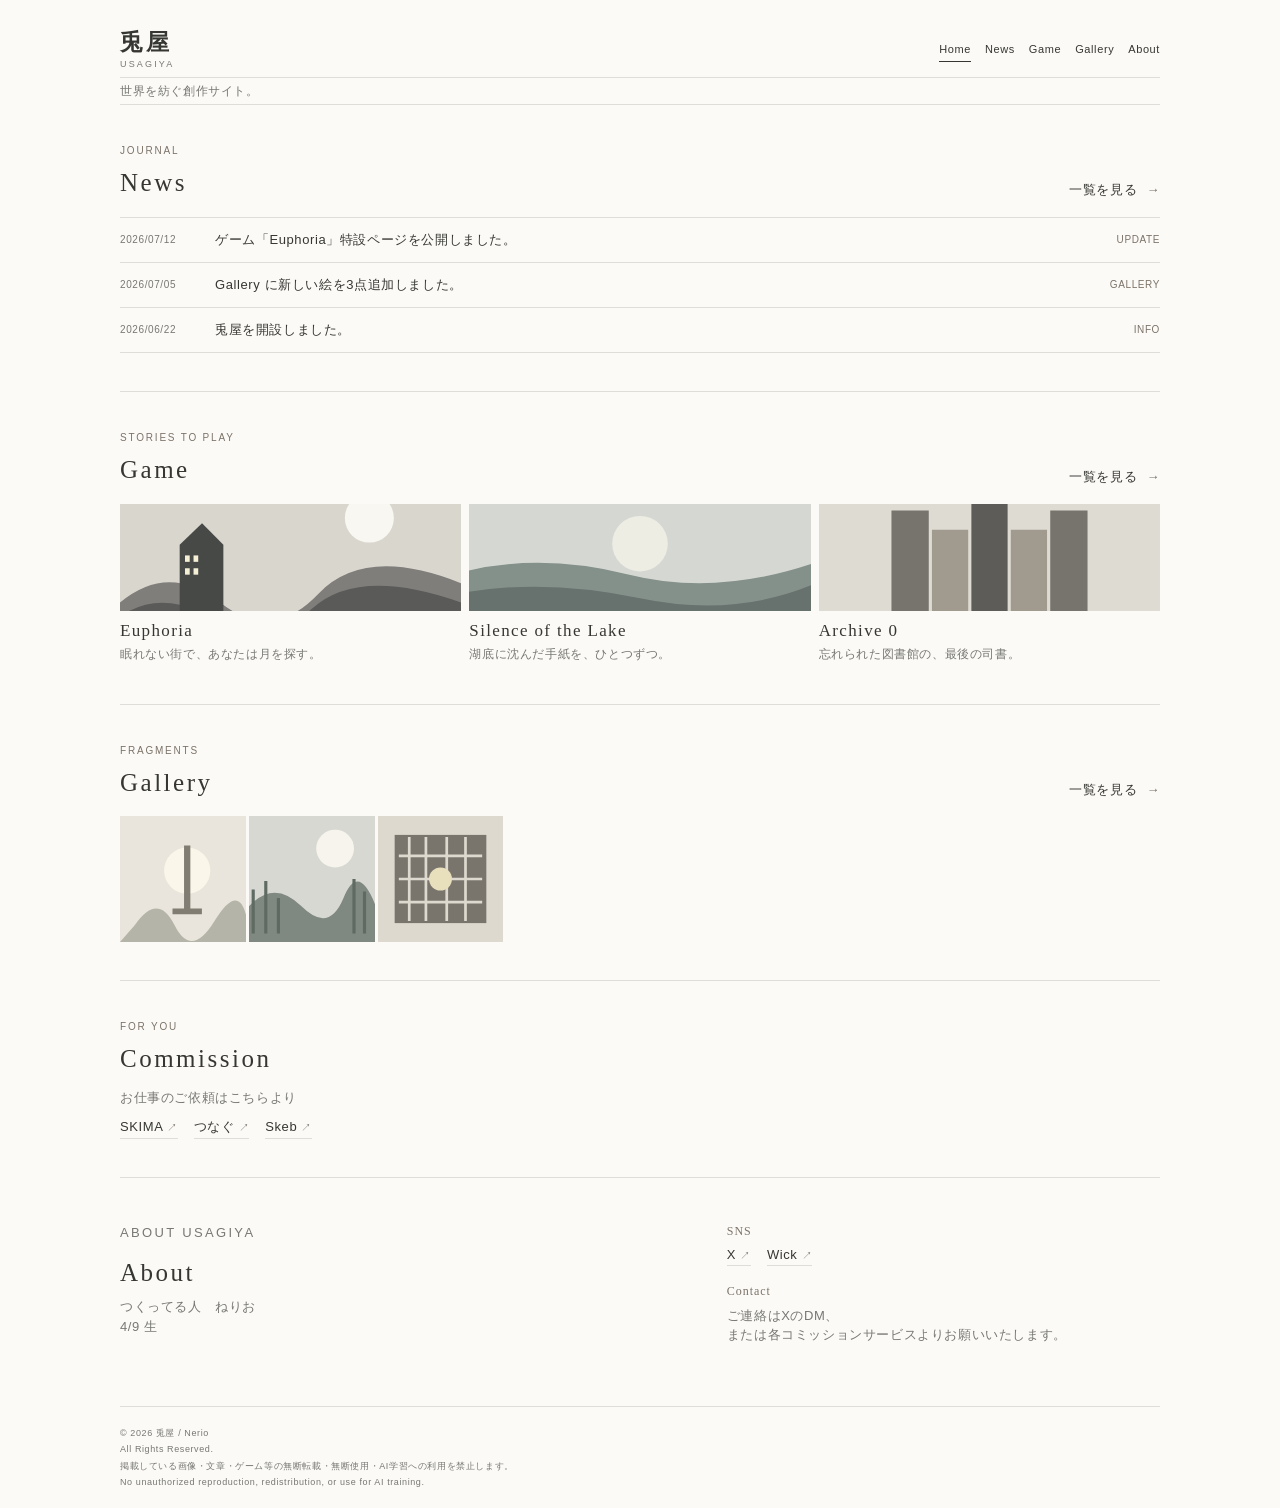
==== commit be8b92f7: "サイト更新" ====
--- a/index.html
+++ b/index.html
@@ -14,7 +14,7 @@
     <link rel="icon" href="favicon.ico">
     <link rel="stylesheet" href="style.css">
   </head>
-  <body>
+  <body class="home-page">
     <header class="site-header">
       <a class="brand" href="index.html" aria-label="兎屋 ホーム">
         兎屋
--- a/style.css
+++ b/style.css
@@ -20,7 +20,7 @@
   margin: 0;
   background: var(--paper);
   color: var(--ink);
-  font: 14px/1.9 -apple-system, BlinkMacSystemFont, "Hiragino Kaku Gothic ProN", "Yu Gothic", sans-serif;
+  font: 15px/1.5 -apple-system, BlinkMacSystemFont, "Hiragino Kaku Gothic ProN", "Yu Gothic", sans-serif;
   letter-spacing: 0.04em;
 }
 
@@ -107,10 +107,24 @@
   font-size: 16px;
 }
 
+.home-main .intro .lead {
+  margin: 0;
+  color: var(--muted);
+  font-size: 12px;
+}
+
+.home-main .intro {
+  padding: 4px 0;
+}
+
+.home-page .site-header {
+  padding-bottom: 8px;
+}
+
 .intro > p:last-child {
   max-width: 470px;
   color: var(--muted);
-  font-size: 12px;
+  font-size: 13px;
 }
 
 .section {
@@ -118,6 +132,10 @@
   border-top: 1px solid var(--line);
 }
 
+.home-main .section {
+  padding: 30px 0;
+}
+
 .section-heading {
   display: flex;
   align-items: end;
@@ -132,7 +150,7 @@
 }
 
 .text-link {
-  font-size: 12px;
+  font-size: 13px;
   white-space: nowrap;
 }
 
@@ -158,7 +176,8 @@
   gap: 9px;
   padding: 12px 0;
   border-bottom: 1px solid var(--line);
-  font-size: 12px;
+  font-size: 13px;
+  line-height: 1.55;
 }
 
 .news-item time {
@@ -206,13 +225,31 @@
 .game-card p {
   margin: 2px 0;
   color: var(--muted);
-  font-size: 11px;
+  font-size: 12px;
+  line-height: 1.55;
+}
+
+.home-main .game-cards {
+  gap: 8px;
+}
+
+.home-main .game-image {
+  aspect-ratio: 16 / 5;
+}
+
+.home-main .game-card h3 {
+  margin-top: 7px;
 }
 
 .gallery-grid {
   display: grid;
   grid-template-columns: repeat(3, 1fr);
   gap: 5px;
+}
+
+.home-main #home-gallery {
+  max-width: 74%;
+  gap: 3px;
 }
 
 .gallery-button {
@@ -246,7 +283,7 @@
 .split p {
   margin: 7px 0 14px;
   color: var(--muted);
-  font-size: 12px;
+  font-size: 13px;
 }
 
 .button {
@@ -275,6 +312,34 @@
   letter-spacing: 0.08em;
 }
 
+.inline-links {
+  display: flex;
+  flex-wrap: wrap;
+  gap: 8px 16px;
+}
+
+.inline-links a {
+  padding-bottom: 1px;
+  border-bottom: 1px solid var(--line);
+  font-size: 13px;
+}
+
+.inline-links a::after {
+  content: " ↗";
+  color: var(--accent);
+  font-size: 10px;
+}
+
+.home-commission > p {
+  margin: -5px 0 10px;
+  color: var(--muted);
+  font-size: 13px;
+}
+
+.about .about-links > div:last-child p {
+  margin: 0;
+}
+
 .socials {
   display: grid;
   grid-template-columns: repeat(2, 1fr);
@@ -303,6 +368,20 @@
   color: var(--muted);
 }
 
+.home-footer {
+  display: block;
+  margin-top: 18px;
+  padding: 18px 0;
+}
+
+.home-footer small {
+  display: block;
+  max-width: 680px;
+  color: var(--muted);
+  font-size: 9px;
+  line-height: 1.8;
+}
+
 small {
   font-size: 10px;
 }
@@ -320,7 +399,7 @@
 .page-title p {
   margin: 5px 0;
   color: var(--muted);
-  font-size: 12px;
+  font-size: 13px;
 }
 
 .filters {
@@ -355,7 +434,11 @@
 
 .game-list {
   display: grid;
-  gap: 29px;
+  gap: 15px;
+}
+
+.game-list .game-image {
+  aspect-ratio: 16 / 5;
 }
 
 .game-list .game-card h3 {
@@ -372,7 +455,7 @@
 .empty {
   padding: 25px 0;
   color: var(--muted);
-  font-size: 12px;
+  font-size: 13px;
 }
 
 .modal {
@@ -422,7 +505,8 @@
 .modal-caption p {
   margin: 3px 0 0;
   color: var(--muted);
-  font-size: 11px;
+  font-size: 12px;
+  line-height: 1.55;
 }
 
 .modal-controls {
@@ -484,7 +568,8 @@
 .game-content p,
 .game-content li {
   color: var(--muted);
-  font-size: 12px;
+  font-size: 13px;
+  line-height: 1.62;
 }
 
 .info {
@@ -516,7 +601,8 @@
 }
 
 .extra-links a {
-  font-size: 12px;
+  font-size: 13px;
+  line-height: 1.55;
   text-decoration: underline;
   text-underline-offset: 4px;
 }
@@ -524,14 +610,97 @@
 .back {
   display: inline-block;
   margin-top: 22px;
-  font-size: 12px;
+  font-size: 13px;
+}
+
+.game-detail-links {
+  display: flex;
+  flex-wrap: wrap;
+  gap: 8px 16px;
+}
+
+.game-detail-links a {
+  padding-bottom: 1px;
+  border-bottom: 1px solid var(--line);
+  font-size: 13px;
+  line-height: 1.55;
+}
+
+.subpage-content {
+  max-width: 720px;
+  padding: 28px 0 8px;
+}
+
+.subpage-content section {
+  padding: 20px 0;
+  border-top: 1px solid var(--line);
+}
+
+.subpage-content h1 {
+  margin: 0 0 10px;
+  font: 500 30px/1.4 var(--serif);
+  letter-spacing: 0.1em;
+}
+
+.subpage-content h2 {
+  margin: 0 0 8px;
+  font-size: 19px;
+}
+
+.subpage-content p,
+.subpage-content li {
+  margin: 0 0 8px;
+  color: var(--muted);
+  font-size: 13px;
+  line-height: 1.62;
+}
+
+.character-cards {
+  display: grid;
+  gap: 12px;
+}
+
+.character-card {
+  display: grid;
+  grid-template-columns: 72px 1fr;
+  gap: 12px;
+  padding: 10px 0;
+  border-bottom: 1px solid var(--line);
+}
+
+.character-image-placeholder {
+  aspect-ratio: 1 / 1.25;
+  background: var(--wash);
+}
+
+.character-card h3 {
+  margin: 0 0 3px;
+  font: 500 17px/1.5 var(--serif);
+}
+
+.content-list {
+  display: grid;
+  gap: 10px;
+  padding: 0;
+  list-style: none;
+}
+
+.content-list li {
+  padding-bottom: 10px;
+  border-bottom: 1px solid var(--line);
+}
+
+.content-list strong {
+  display: block;
+  color: var(--ink);
+}
+
+.warning-note {
+  color: var(--accent) !important;
+  font-size: 12px !important;
 }
 
 @media (min-width: 700px) {
-  #intro-title {
-    font-size: 30px;
-  }
-
   .site-header,
   .site-footer,
   .wrap {
@@ -550,6 +719,14 @@
     padding: 46px 0;
   }
 
+  .home-main .section {
+    padding: 38px 0;
+  }
+
+  .home-main .intro {
+    padding: 4px 0;
+  }
+
   .game-cards {
     grid-template-columns: repeat(3, 1fr);
   }
@@ -581,7 +758,7 @@
   }
 
   .game-list .game-card:first-child .game-image {
-    aspect-ratio: 16 / 6;
+    aspect-ratio: 16 / 5;
   }
 
   .game-content {
